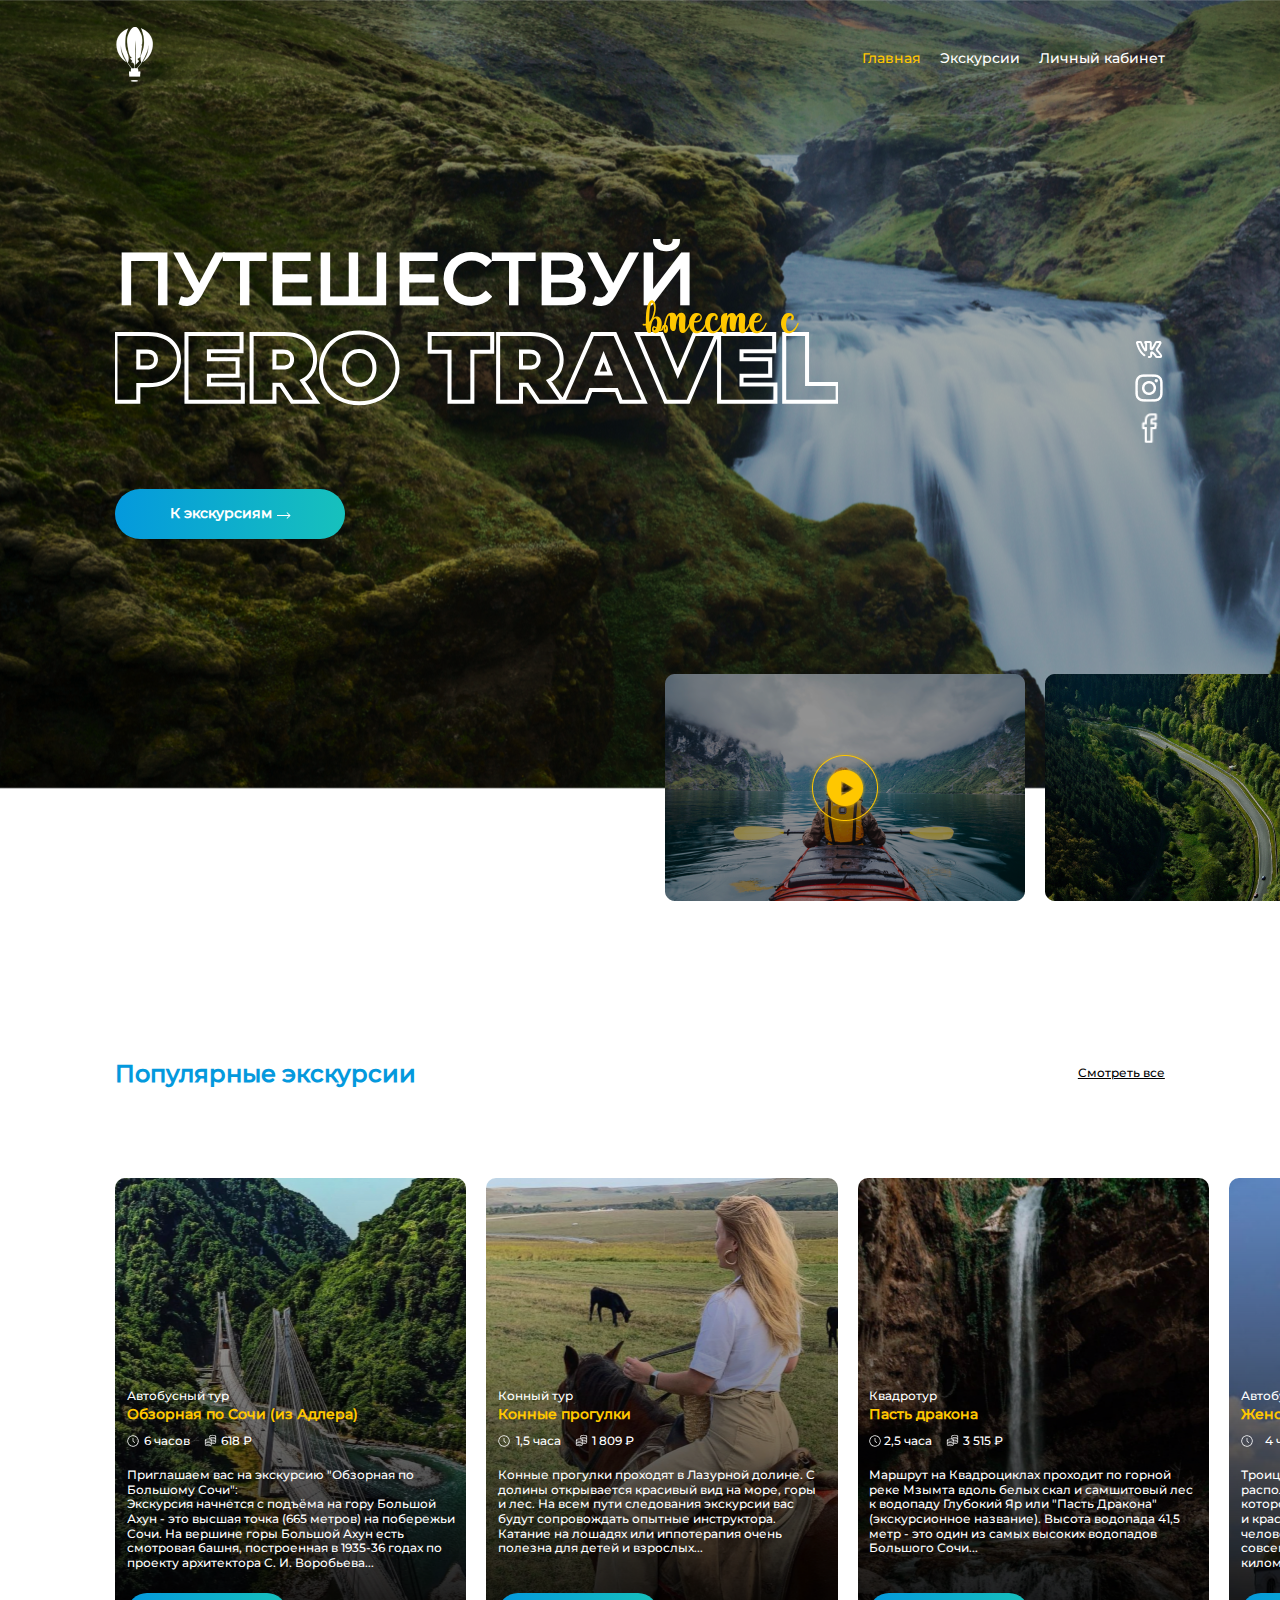
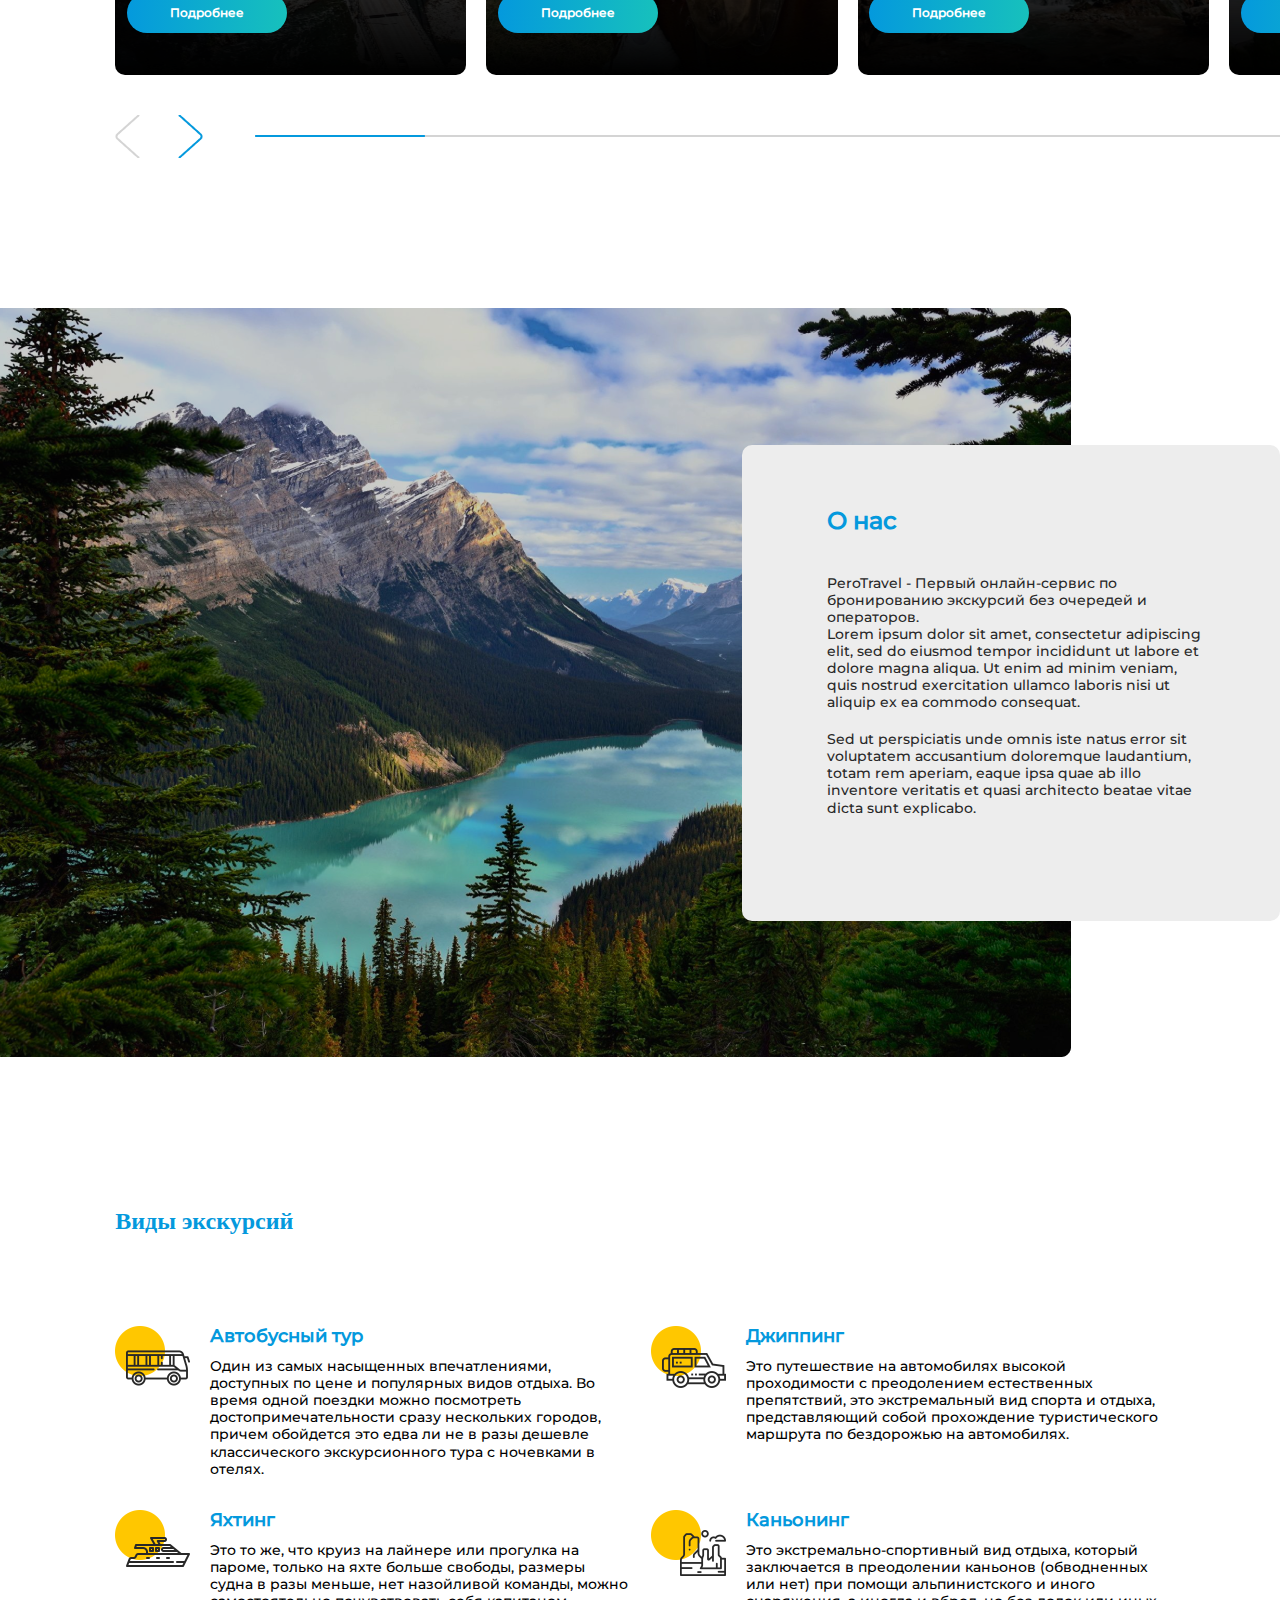
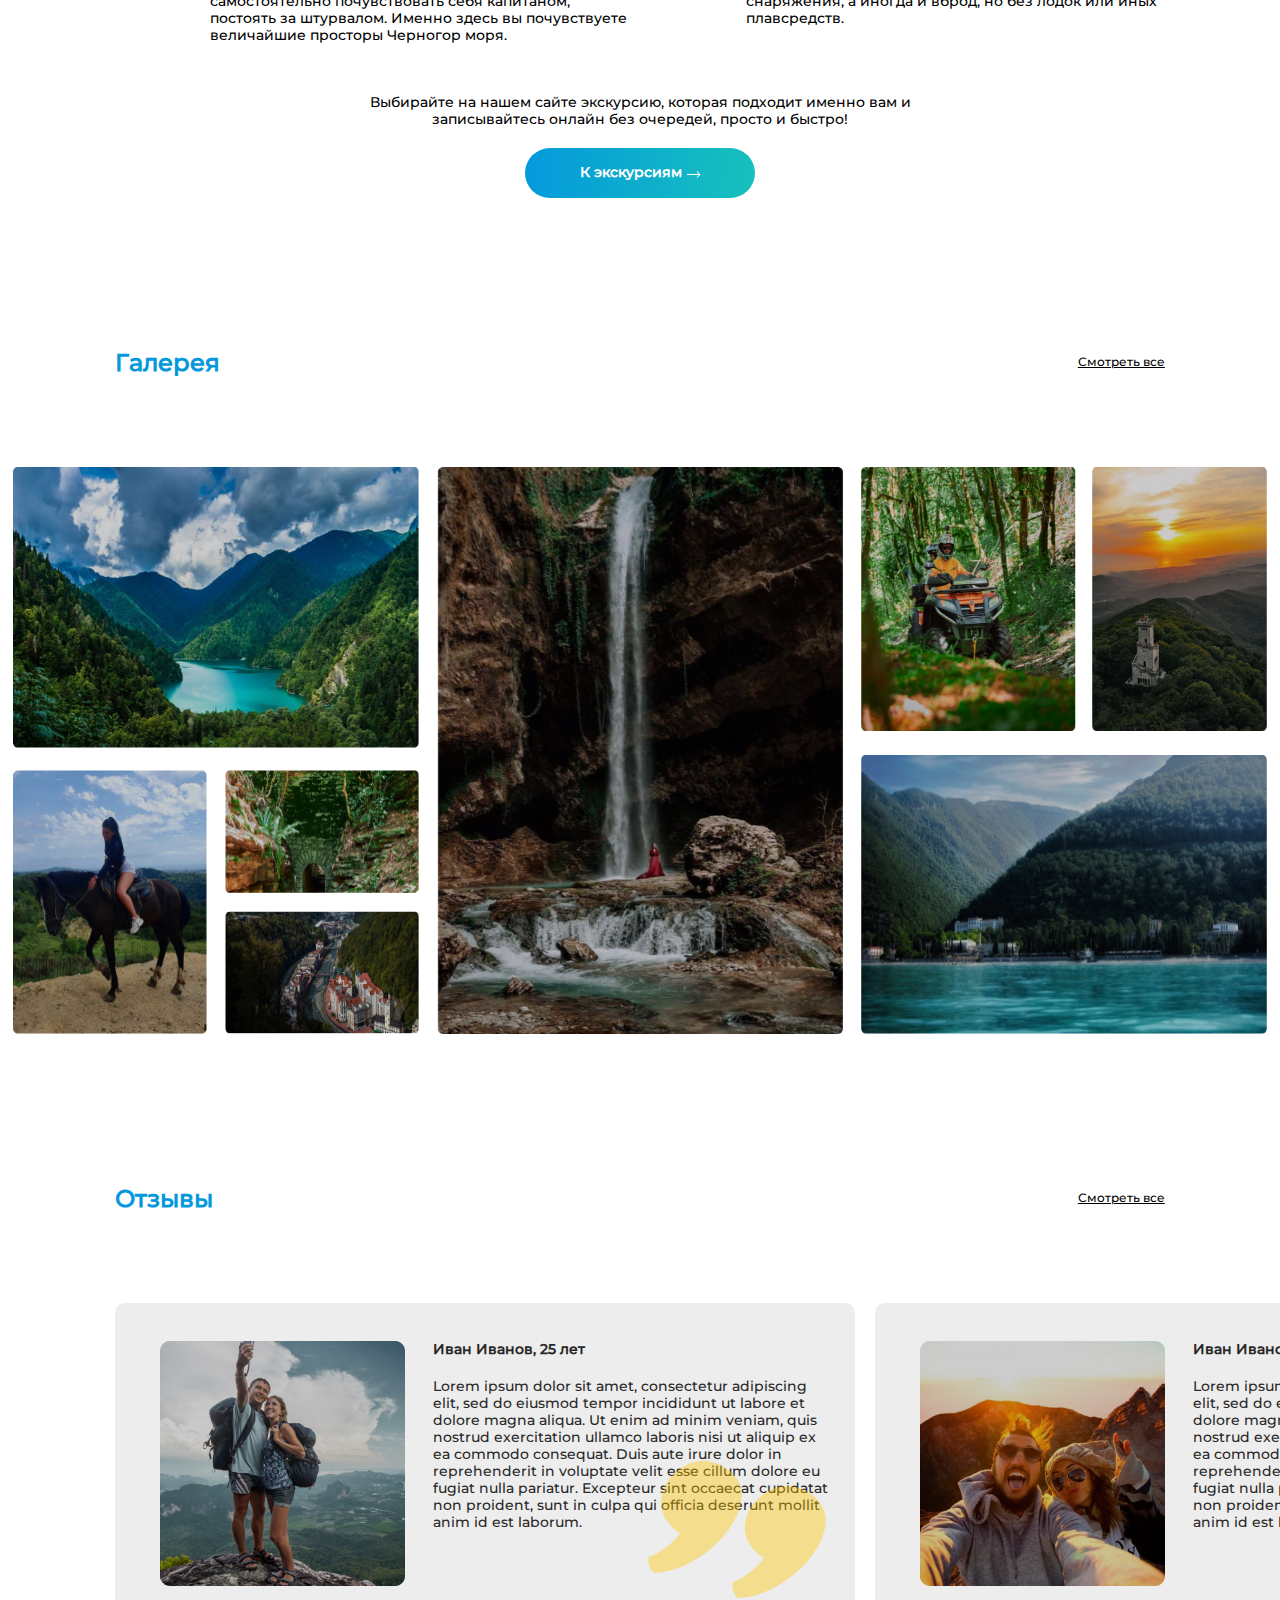
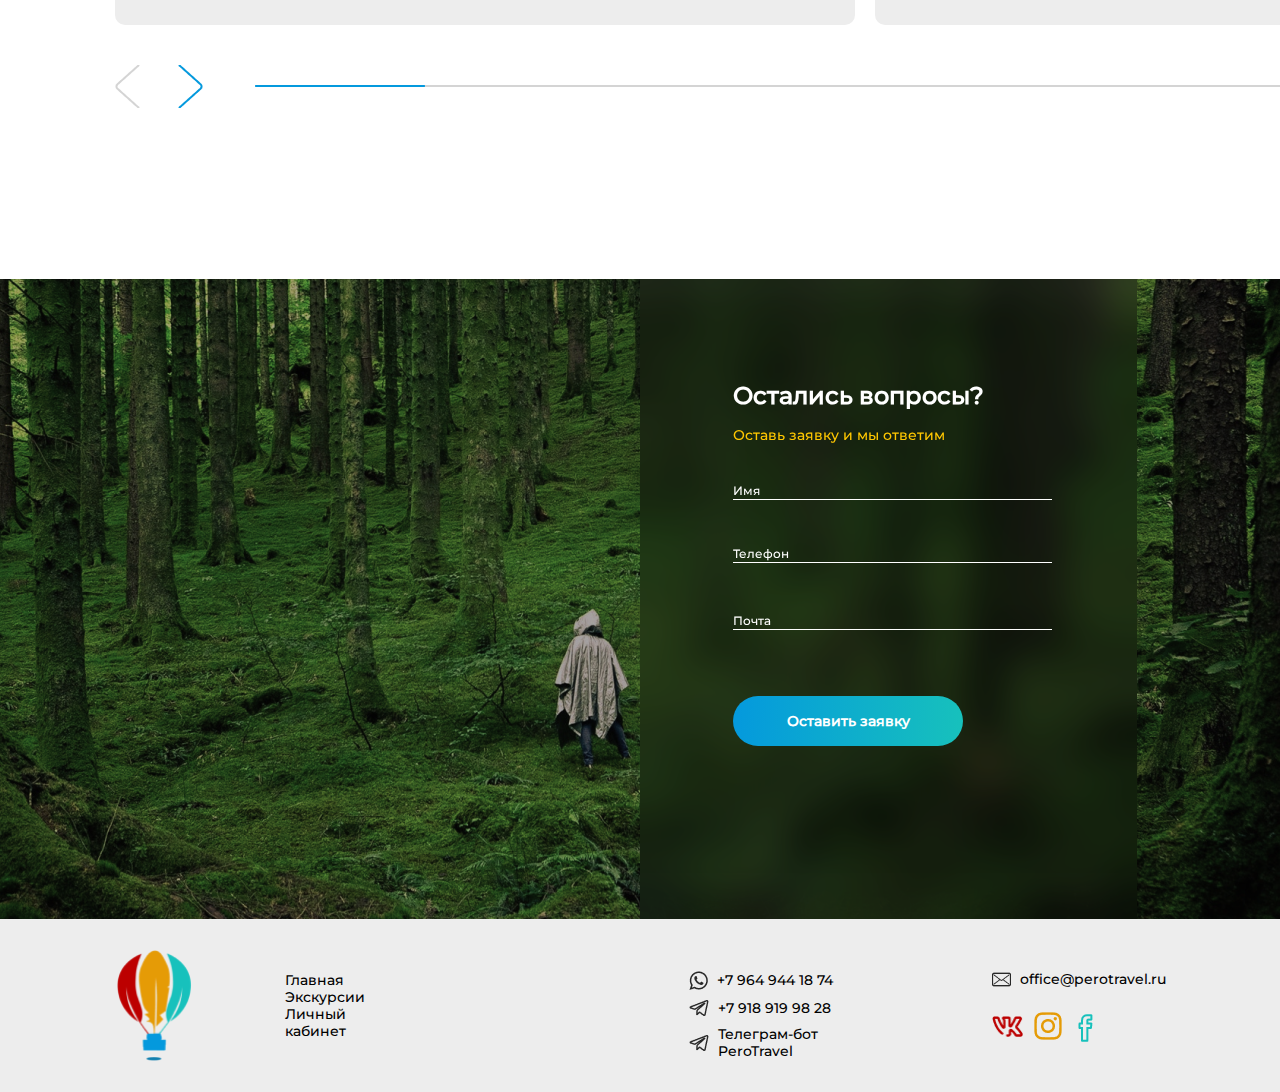
==== index.html @ 2a332bad "first" ====
<!DOCTYPE html>
<html lang="en">
<head>
    <meta charset="UTF-8">
    <meta http-equiv="X-UA-Compatible" content="IE=edge">
    <meta name="viewport" content="width=device-width, initial-scale=1.0">
    <title>Pero Travel | Home</title>
    <link rel="stylesheet" href="style.css">
    <link href="bootstrap/css/bootstrap.min.css" rel="stylesheet">
</head>
<body>
    <div class="topdiv">
        <div class="navigation padding-x">
            <div class="navbar1">
                <span class="logo"><a href="index.html"><img src="images/logo.png"></a></span>
        
                <button class ="menubtn" data-toggle="collapse" data-target="#navbarSupportedContent20"
                aria-controls="navbarSupportedContent20" aria-expanded="false" aria-label="Toggle navigation"><span id="hamburgericon">
                    <!-- <img src="images/Rectangle 46.png" id="up">
                    <img src="images/Rectangle 46.png" id="midd">
                    <img src="images/Rectangle 46.png" id="down"> -->
                    <img src="images/menu.png">
                </span></button>

                <div class="menu"><ul class="menubar">
                    <li class="menulist"><a href="index.html" class="menulink Clicked">Главная</a></li>
                    <li class="menulist"><a href="excursion/excursion.html" class="menulink">Экскурсии</a></li>
                    <li class="menulist"><a href="personal/personal.html" class="menulink">Личный кабинет</a></li>
                </ul></div>

                <div class="collapse navbar-collapse d-lg-none" id="navbarSupportedContent20"><ul class="menubar">
                    <li class="menulist clickedlist"><a href="index.html" class="menulink Clicked">Главная</a></li>
                    <li class="menulist"><a href="excursion/excursion.html" class="menulink">Экскурсии</a></li>
                    <li class="menulist"><a href="personal/personal.html" class="menulink">Личный кабинет</a></li>
                </ul></div>

            </div>
            <div class="under_navbar">
                <div class="heading01">ПУТЕШЕСТВУЙ</div>
                <div class="heading02">
                    <img src="images/PERO TRAVEL.svg" class="xx-size">
                    <img src="images/PERO TRAVEL(tablet).svg" class="d-lg-none">
                </div>
                <div class="text03">вместе с</div>
            </div>
            <div class="topBtn"><button class="pageBtn"><a href = "#" class="Btntext">К экскурсиям <img src="images/arrow.svg" class="Btnicon"></a></button></div>
        
            <div class="smlogos_top">
                <img src="images/vk_top.png">
                <img src="images/inst_top.png">
                <img src="images/fb_top.png">
            </div>
        </div>
            <div class="bottomcards">
                <div class="vcard">
                    <img src="images/Rectangle 11.png" class="videoIm">
                    <img src="images/play.png" class="play">
                </div>
                <div class="imgcard">
                    <img src="images/Rectangle 12.png">
                </div>
            </div> 
    </div>
    <div class="Section02">
        <div class="headings">
            <span class="heading001">Популярные экскурсии</span>
            <span class="heading002">Смотреть все</span>
        </div>
    </div>
    <div class="Section02_cards padding-x">
        <div class="s02_c1 s2divs">
            <div class="udiv">
                <div class="c_head">
                    <p id="head_up">Автобусный тур</p>
                    <p id="head_down">Обзорная по Сочи (из Адлера)</p>
                </div>

                <div class="c_time">
                    <span class="c_tt"><img src="images/time1.png" alt="">
                        <p>6 часов</p>
                    </span>
                    <span class="c_pp"><img src="images/price1.png" alt="">
                        <p>618 ₽</p>
                    </span>
                </div>
                <div class="c_bodytext">
                    <p>Приглашаем вас на экскурсию 
                        "Обзорная по Большому Сочи": <br>
                        Экскурсия начнется с подъёма на гору Большой Ахун - это  высшая точка (665 метров) на побережьи Сочи. На вершине горы Большой Ахун есть смотровая башня, построенная в 1935-36 годах по проекту архитектора С. И. Воробьева...</p>
                </div>
                <button class="pageBtn s02_c_btn"><p class="Btntext">Подробнее</p></button>

            </div>
        </div>
        <div class="s02_c2 s2divs">
            <div class="udiv">
                <div class="c_head">
                    <p id="head_up">Конный тур</p>
                    <p id="head_down">Конные прогулки</p>
                </div>
                <div class="c_time">
                    <span class="c_tt"><img src="images/time1.png" alt="">
                        <p>1,5 часа</p>
                    </span>
                    <span class="c_pp"><img src="images/price1.png" alt="">
                        <p>1 809 ₽ </p>
                    </span>
                </div>
                <div class="c_bodytext">
                    <p>Конные прогулки проходят в Лазурной долине. С долины открывается красивый вид на море, горы и лес. На всем пути следования экскурсии вас будут сопровождать опытные инструктора. Катание на лошадях или иппотерапия очень полезна для детей и взрослых...</p>
                </div>
                <button class="pageBtn s02_c_btn"><p class="Btntext">Подробнее</p></button>
            </div>
        </div>
        <div class="s02_c3 s2divs">
            <div class="udiv">
                <div class="c_head">
                    <p id="head_up">Квадротур</p>
                    <p id="head_down">Пасть дракона</p>
                </div>
                <div class="c_time">
                    <span class="c_tt"><img src="images/time1.png" alt="">
                        <p>2,5 часа</p>
                    </span>
                    <span class="c_pp"><img src="images/price1.png" alt="">
                        <p>3 515 ₽</p>
                    </span>
                </div>
                <div class="c_bodytext">
                    <p>Маршрут на Квадроциклах проходит по горной реке Мзымта вдоль белых скал и самшитовый лес к водопаду Глубокий Яр или "Пасть Дракона" (экскурсионное название).
                        Высота водопада 41,5 метр - это один из самых высоких водопадов Большого Сочи...</p>
                </div>
                <button class="pageBtn s02_c_btn"><p class="Btntext">Подробнее</p></button>
            </div>
        </div>
        <div class="s02_c4 s2divs">
            <div class="udiv">
                <div class="c_head">
                    <p id="head_up">Автобусный тур</p>
                    <p id="head_down">Женский монастырь</p>
                </div>
                <div class="c_time">
                    <span class="c_tt"><img src="images/time1.png" alt="">
                        <p>4 часа</p>
                    </span>
                    <span class="c_pp"><img src="images/price1.png" alt="">
                        <p>618 ₽</p>
                    </span>
                </div>
                <div class="c_bodytext">
                    <p>Троице - Георгиевский женский монастырь расположен в селе Лесное в живописном месте, в котором гармонично сочетаются красота природы и красота архитектуры сотворенная руками человека.
                        Это удивительное место расположено совсем недалеко от Чёрного моря - всего в 20 километрах 
                        
                        </p>
                </div>
                <button class="pageBtn s02_c_btn"><p class="Btntext">Подробнее</p></button>
            </div>
        </div>
    </div>
    <div class="Section09">
        <img src="images/Polygon 1.png" id ="poly1">
        <img src="images/Polygon 2.png" id="poly2">
        <img src="images/slider.png" id="slider01">
    </div>
    <div class="Section03">
        <div class="Section03Card">
            <p id="p01">О нас</p>
            <p id="p02">PeroTravel - Первый онлайн-сервис по бронированию экскурсий без очередей и операторов.<br>
                Lorem ipsum dolor sit amet, consectetur adipiscing elit, sed do eiusmod tempor incididunt ut labore et dolore magna aliqua. Ut enim ad minim veniam, quis nostrud exercitation ullamco laboris nisi ut aliquip ex ea commodo consequat. </p>
            <p id="p03">
                Sed ut perspiciatis unde omnis iste natus error sit voluptatem accusantium doloremque laudantium, totam rem aperiam, eaque ipsa quae ab illo inventore veritatis et quasi architecto beatae vitae dicta sunt explicabo.
            </p>
        </div>
    </div>
    <div class="Section4">
        <div class="heading04">Виды экскурсий</div>
        <div class="cards04">
            <div class="cardx">
                <img src="images/1.png">
                <div class="text04">
                   <p class="text04head">Автобусный тур</p>
                   <p class="text04body">
                    Один из самых насыщенных впечатлениями, доступных по цене и популярных видов отдыха. Во время одной поездки можно посмотреть достопримечательности сразу нескольких городов, причем обойдется это едва ли не в разы дешевле классического экскурсионного тура с ночевками в отелях.
                   </p>
                </div>
            </div>
            <div class="cardx private01">
                <img src="images/2.png">
                <div class="text04">
                   <p class="text04head">Джиппинг</p>
                   <p class="text04body">
                    Это путешествие на автомобилях высокой проходимости с преодолением естественных препятствий, это экстремальный вид спорта и отдыха, представляющий собой прохождение туристического маршрута по бездорожью на автомобилях.                   </p>
                </div>
            </div>
            <div class="cardx">
                <img src="images/3.png">
                <div class="text04">
                   <p class="text04head">Яхтинг</p>
                   <p class="text04body">
                    Это то же, что круиз на лайнере или прогулка на пароме, только на яхте больше свободы, размеры судна в разы меньше, нет назойливой команды, можно самостоятельно почувствовать себя капитаном, постоять за штурвалом. Именно здесь вы почувствуете величайшие просторы Черногор моря.</p>
                </div>
            </div>
            <div class="cardx private01">
                <img src="images/4.png" id = "img04">
                <div class="text04">
                   <p class="text04head">Каньонинг</p>
                   <p class="text04body">
                    Это экстремально-спортивный вид отдыха, который заключается в преодолении каньонов (обводненных или нет) при помощи альпинистского и иного снаряжения, а иногда и вброд, но без лодок или иных плавсредств.                   </p>
                </div>
            </div>
        </div>
        <div class="footer04">
            <div class="footertext04">Выбирайте на нашем сайте экскурсию, которая подходит именно вам и записывайтесь онлайн без очередей, просто и быстро!</div>
            <button class="pageBtn"><a href = "#" class="Btntext">К экскурсиям <img src="images/arrow.svg" class="Btnicon"></a></button>
        </div>
    </div>
    <div class="Section05">
        <div class="headings">
        <span class="heading001">Галерея</span>
        <span class="heading002">Смотреть все</span>
        </div>
    </div>
    <!--FOR TABLET AND DESKTOP-->
    <div class="ImageSection06">
        <div class="img_position06 position01">
            <div><img src="images/scene1.png" class="imageSizer01"></div>
            <div class="position01_">
                <div><img src="images/scene5.png" class="imageSizer01"></div>
                <div class="doubleimages01">
                    <img src="images/scene6.png"  class="imageSizer01">
                    <img src="images/scene7.png"  class="imageSizer01">
                </div>
            </div>
        </div>
        <div class="img_position06 position02"><img src="images/scene2.png" class="imageSizer01"></div>
        <div class="img_position06 position03">
            <div class="position03_div01">
                <div class="img03_"><img src="images/scene3.png" class="imageSizer01" ></div>
                <div class="img04_"><img src="images/scene4.png" class="imageSizer01"></div>
            </div>
            <div>
                <img src="images/scene8.png" class="imageSizer01">
            </div>
        </div>
    </div>
    <!--FOR SMALL SCREEN DEVICESS-->
    <div class="ImageSection06x">

        <div class="position01">
            <div><img src="images/scene2.png" class="imageSizer01"></div>
            <div class="position01_2">
                <div class="position01_2_01"><img src="images/scene3.png" class="imageSizer01" ></div>
                <div class="position01_2_02"><img src="images/scene8.png" class="imageSizer01"></div>
            </div>
        </div>

        <div class="position02">
            <img src="images/scene1.png" class="imageSizer01">
        </div>

    </div>
    <!--------------------------->
    <div class="Section07">
        <div class="headings">
        <span class="heading001">Отзывы</span>
        <span class="heading002">Смотреть все</span>
        </div>
    </div>

    <div class="Section08 padding-x">
            <div class="card1">
                <img src="images/Rectangle 26.png" alt="">
                <div>
                    <span class="s1">Иван Иванов, 25 лет</span>
                    <span class="s2">Lorem ipsum dolor sit amet, consectetur adipiscing elit, sed do eiusmod tempor incididunt ut labore et dolore magna aliqua. Ut enim ad minim veniam, quis nostrud exercitation ullamco laboris nisi ut aliquip ex ea commodo consequat. Duis aute irure dolor in reprehenderit in voluptate velit esse cillum dolore eu fugiat nulla pariatur. Excepteur sint occaecat cupidatat non proident, sunt in culpa qui officia deserunt mollit anim id est laborum.</span>
                    <span class="s3">”</span>
                </div>
            </div>
            <div class="card2">
                <img src="images/Rectangle 27.png" class="display27">
                <img src="images/Rectangle 26.png" class="display26 ">
                <div>
                    <span class="s1">Иван Иванов, 25 лет</span>
                    <span class="s2">Lorem ipsum dolor sit amet, consectetur adipiscing elit, sed do eiusmod tempor incididunt ut labore et dolore magna aliqua. Ut enim ad minim veniam, quis nostrud exercitation ullamco laboris nisi ut aliquip ex ea commodo consequat. Duis aute irure dolor in reprehenderit in voluptate velit esse cillum dolore eu fugiat nulla pariatur. Excepteur sint occaecat cupidatat non proident, sunt in culpa qui officia deserunt mollit anim id est laborum.</span>
                    <span class="s3">”</span>
                </div>
            </div>
    </div>

    <div class="Section09">
        <img src="images/Polygon 1.png" id ="poly1">
        <img src="images/Polygon 2.png" id="poly2">
        <img src="images/slider.png" id="slider01">
    </div>

    <div class="Section10">
        <div class="shade_s10">
            <div class="form_s10">
                <div class="heading_s10">
                    <p id="headp">Остались вопросы?</p>
                    <p id="bodyp">Оставь заявку и мы ответим</p>
                </div>
                <div class="inputs_s10">
                    <input type="text" value="Имя">
                    <input type="text" value="Телефон" id="input_tl">
                    <input type="text" value="Почта">
                </div>
                <button class="pageBtn button_s10"><a href = "#" class="Btntext">Оставить заявку</a></button>
            </div>
        </div>
    </div>
    <div class="footerSectionLgMd">
        <div class="leftside">
            <a href="index.html"><img src="images/balloon.png"></a>
            <div class="leftsideBar">
                <a href="index.html"><p class="a1">Главная</p></a>
                <a href="excursion/excursion.html"><p class="a2">Экскурсии</p></a>
                <a href="personal/personal.html"><p class="a3">Личный кабинет</p></a>
            </div>
        </div>
        <div class="rightside">
            <div class="rightsidebar01">
                <div>
                    <img src="images/wh 1.png" class="imgxx">
                    <p>+7 964 944 18 74</p>
                </div>
                <div>
                    <img src="images/tg 1.png" class="marginner01">
                    <p>+7 918 919 98 28</p>
                </div>
                <div class="marginner02">
                    <img src="images/tg 1.png">
                    <p>Телеграм-бот PeroTravel</p>
                </div>
            </div>
            <div class="rightsidebar02">
                <div class="mail">
                    <img src="images/mail 1.png" class="imgxx">
                    <p>office@perotravel.ru</p>
                </div>
                <div class="smlogos">
                    <img src="images/vk 1.png" id="smlogo01">
                    <img src="images/insta.png" id="smlogo02">
                    <img src="images/fb.png" id="smlogo03">
                </div>
            </div>

        </div>
    </div>
    <div class="footerSectionMobile d-lg-none d-md-none">

        <div class="footer01">
            <a href="index.html"><img src="images/balloon.png"></a>
            <div class="smlogos">
                <img src="images/vk 1.png" id="smlogo01">
                <img src="images/insta.png" id="smlogo02">
                <img src="images/fb.png" id="smlogo03">
            </div>
        </div>

        <div class="footer02">
            <div class="left02">
                <a href="index.html"><p class="a1">Главная</p></a>
                <a href="excursion/excursion.html"><p id="label02" class="a2">Экскурсии</p></a>
                <a href="personal/personal.html"><p class="a3">Личный кабинет</p></a>
            </div>
            <div class="right02">
                <div>
                    <img src="images/wh 1.png" class="imgxx">
                    <p>+7 964 944 18 74</p>
                </div>
                <div>
                    <img src="images/tg 1.png" >
                    <p>+7 918 919 98 28</p>
                </div>
                <div>
                    <img src="images/tg 1.png" >
                    <p>Телеграм-бот PeroTravel</p>
                </div>
                <div>
                    <img src="images/mail 1.png" class="imgxx">
                    <p>office@perotravel.ru</p>
                </div>
            </div>
        </div>

    </div>
<script src="https://cdn.jsdelivr.net/npm/jquery@3.5.1/dist/jquery.slim.min.js" integrity="sha384-DfXdz2htPH0lsSSs5nCTpuj/zy4C+OGpamoFVy38MVBnE+IbbVYUew+OrCXaRkfj" crossorigin="anonymous"></script>
<script src="https://cdn.jsdelivr.net/npm/popper.js@1.16.1/dist/umd/popper.min.js" integrity="sha384-9/reFTGAW83EW2RDu2S0VKaIzap3H66lZH81PoYlFhbGU+6BZp6G7niu735Sk7lN" crossorigin="anonymous"></script>
<script src="https://cdn.jsdelivr.net/npm/bootstrap@4.6.1/dist/js/bootstrap.min.js" integrity="sha384-VHvPCCyXqtD5DqJeNxl2dtTyhF78xXNXdkwX1CZeRusQfRKp+tA7hAShOK/B/fQ2" crossorigin="anonymous"></script>
</body>
</html>
---- style.css ----
* {
  margin: 0;
  padding: 0;
  -webkit-box-sizing: border-box;
          box-sizing: border-box;
}

@font-face {
  font-family: font_1;
  src: url(fonts/Montserrat-Medium.ttf);
}

@font-face {
  font-family: font_2;
  src: url(fonts/mr_kindlyjasmineg.otf);
}

@font-face {
  font-family: MarkoOne;
  src: url(fonts/MarkoOne-Regular.ttf);
}

.pageBtn {
  width: 230px;
  height: 50px;
  border-radius: 60px;
  border: 0;
  background: linear-gradient(92.71deg, #0499DD 0%, #17C1BC 100%);
  font-family: font_1;
  font-weight: bold;
  font-style: normal;
  font-size: 14px;
  line-height: 17.07px;
  color: white;
  display: -webkit-box;
  display: -ms-flexbox;
  display: flex;
  -webkit-box-pack: center;
      -ms-flex-pack: center;
          justify-content: center;
  -webkit-box-align: center;
      -ms-flex-align: center;
          align-items: center;
  position: relative;
  z-index: 1;
}

.pageBtn::before {
  content: '';
  position: absolute;
  border-radius: 60px;
  height: 100%;
  width: 0;
  background-color: #0488c4;
  -webkit-transition: all 0.3s;
  transition: all 0.3s;
  z-index: -1;
}

.pageBtn:hover.pageBtn::before {
  width: 100%;
}

.Btntext {
  display: -webkit-box;
  display: -ms-flexbox;
  display: flex;
  -webkit-box-pack: end;
      -ms-flex-pack: end;
          justify-content: flex-end;
  -webkit-box-align: end;
      -ms-flex-align: end;
          align-items: flex-end;
  color: white;
  text-decoration: none;
}

.Btntext:hover {
  color: white;
  text-decoration: none;
}

.Btnicon {
  margin-left: 5px;
  margin-bottom: 3.5px;
  width: 14px;
}

.padding-x {
  padding: 0% 9%;
}

.topdiv {
  width: 100%;
  height: 902px;
  background-image: url("images/Rectangle 1.png");
  position: relative;
  background-size: 1440px 789px;
  background-position-x: center;
  background-repeat: no-repeat;
  display: -webkit-box;
  display: -ms-flexbox;
  display: flex;
  -webkit-box-orient: vertical;
  -webkit-box-direction: normal;
      -ms-flex-direction: column;
          flex-direction: column;
  -webkit-box-pack: justify;
      -ms-flex-pack: justify;
          justify-content: space-between;
  overflow: hidden;
}

.topdiv .navigation {
  width: 100%;
  position: relative;
  top: 26px;
  height: 515px;
  -webkit-box-sizing: border-box;
          box-sizing: border-box;
  display: -webkit-box;
  display: -ms-flexbox;
  display: flex;
  -webkit-box-orient: vertical;
  -webkit-box-direction: normal;
      -ms-flex-direction: column;
          flex-direction: column;
}

.topdiv .navigation .navbar1 {
  width: 100%;
  position: relative;
  height: 57px;
  display: -webkit-box;
  display: -ms-flexbox;
  display: flex;
  -webkit-box-pack: justify;
      -ms-flex-pack: justify;
          justify-content: space-between;
  -webkit-box-align: center;
      -ms-flex-align: center;
          align-items: center;
}

.topdiv .navigation .navbar1 .logo {
  width: 40px;
  height: 100%;
}

.topdiv .navigation .navbar1 .logo:hover {
  -webkit-filter: brightness(50%);
          filter: brightness(50%);
}

.topdiv .navigation .navbar1 .menubtn {
  display: none;
}

.topdiv .navigation .navbar1 .menu {
  height: 17px;
  width: 303px;
}

.topdiv .navigation .navbar1 .menu .menubar {
  display: -webkit-box;
  display: -ms-flexbox;
  display: flex;
  -webkit-box-pack: justify;
      -ms-flex-pack: justify;
          justify-content: space-between;
  -webkit-box-sizing: border-box;
          box-sizing: border-box;
  justify-content: space-between;
}

.topdiv .navigation .navbar1 .menu .menubar .menulist {
  list-style-type: none;
}

.topdiv .navigation .navbar1 .menu .menubar .menulist .menulink:hover {
  -webkit-filter: brightness(150%);
          filter: brightness(150%);
}

.topdiv .navigation .navbar1 .menu .menubar .menulist .menulink {
  text-decoration: none;
  font-style: normal;
  font-family: font_1;
  font-weight: 500;
  line-height: 17.07px;
  font-size: 14px;
  color: #fff;
}

.topdiv .navigation .navbar1 .menu .menubar .menulist .Clicked {
  color: #FFC700;
}

.topdiv .navigation .under_navbar {
  width: 50.2%;
  height: 194px;
  position: relative;
  margin-top: 152px;
}

.topdiv .navigation .under_navbar .heading01 {
  width: 592px;
  height: 88px;
  font-family: font_1;
  font-weight: 700;
  font-style: normal;
  font-size: 72px;
  line-height: 87.77px;
  color: #fff;
  fill: solid;
}

.topdiv .navigation .under_navbar .heading02 {
  width: 723px;
  height: 90px;
}

.topdiv .navigation .under_navbar .heading02 img {
  width: 100%;
  height: 100%;
  font-family: font_1;
  font-style: normal;
  font-size: 96px;
  font-weight: 900;
  line-height: 117.02px;
  color: transparent;
  -webkit-text-stroke: 0.1px white;
  -webkit-text-fill-color: transparent;
}

.topdiv .navigation .under_navbar .text03 {
  width: 151px;
  height: 64px;
  position: absolute;
  top: 50px;
  left: 531px;
  font-family: font_2;
  font-size: 64px;
  font-style: normal;
  font-weight: 400;
  line-height: 64px;
  color: #FFC700;
}

.topdiv .navigation .topBtn {
  margin-top: 60px;
}

.topdiv .navigation .smlogos_top {
  margin-right: 9%;
  position: absolute;
  right: 0;
  top: 307px;
  height: 110px;
  width: 32px;
  display: -webkit-box;
  display: -ms-flexbox;
  display: flex;
  -webkit-box-orient: vertical;
  -webkit-box-direction: normal;
      -ms-flex-direction: column;
          flex-direction: column;
  -webkit-box-pack: justify;
      -ms-flex-pack: justify;
          justify-content: space-between;
  cursor: pointer;
}

.topdiv .navigation .smlogos_top img:hover {
  -webkit-filter: brightness(80%);
          filter: brightness(80%);
}

.topdiv .bottomcards {
  position: absolute;
  top: 674px;
  right: 0;
  display: -webkit-box;
  display: -ms-flexbox;
  display: flex;
  height: 227px;
  width: 615px;
  overflow: hidden;
}

.topdiv .bottomcards .vcard {
  display: -webkit-box;
  display: -ms-flexbox;
  display: flex;
  -webkit-box-pack: center;
      -ms-flex-pack: center;
          justify-content: center;
  -webkit-box-align: center;
      -ms-flex-align: center;
          align-items: center;
  width: 360px;
  height: 227px;
  margin-right: 20px;
}

.topdiv .bottomcards .vcard .play {
  position: absolute;
  cursor: pointer;
}

.topdiv .bottomcards .vcard .play:hover {
  -webkit-filter: brightness(150%);
          filter: brightness(150%);
}

.topdiv .bottomcards .imgcard {
  width: 360px;
  height: 227px;
}

.Section4 {
  width: 100%;
  height: 591px;
  padding: 0px 9%;
  margin-top: 150px;
  -webkit-box-sizing: border-box;
          box-sizing: border-box;
  display: -webkit-box;
  display: -ms-flexbox;
  display: flex;
  -webkit-box-orient: vertical;
  -webkit-box-direction: normal;
      -ms-flex-direction: column;
          flex-direction: column;
}

.Section4 .heading04 {
  margin-bottom: 90px;
  font-family: fon_1;
  font-weight: 700;
  font-style: normal;
  font-size: 24px;
  line-height: 29.26px;
  color: #0499DD;
}

.Section4 .cards04 {
  width: 100%;
  height: 368px;
  display: -webkit-box;
  display: -ms-flexbox;
  display: flex;
  -ms-flex-wrap: wrap;
      flex-wrap: wrap;
  -webkit-box-pack: justify;
      -ms-flex-pack: justify;
          justify-content: space-between;
}

.Section4 .cards04 .cardx {
  width: 49%;
  height: 134px;
  display: -webkit-box;
  display: -ms-flexbox;
  display: flex;
  -webkit-box-pack: start;
      -ms-flex-pack: start;
          justify-content: flex-start;
  -webkit-box-sizing: border-box;
          box-sizing: border-box;
}

.Section4 .cards04 .cardx img {
  width: 75px;
  height: 74px;
  margin-right: 20px;
}

.Section4 .cards04 .cardx #img04 {
  height: 66px;
}

.Section4 .cards04 .cardx .text04head {
  font-family: font_1;
  font-weight: bold;
  font-style: normal;
  font-size: 18px;
  line-height: 21.94px;
  color: #0499DD;
  margin-bottom: 10px;
}

.Section4 .cards04 .cardx .text04body {
  height: 102px;
  font-family: font_1;
  font-weight: 500;
  font-style: normal;
  font-size: 14px;
  line-height: 17.07px;
  color: black;
}

.Section4 .footer04 {
  width: 100%;
  height: 104px;
  display: -webkit-box;
  display: -ms-flexbox;
  display: flex;
  -webkit-box-orient: vertical;
  -webkit-box-direction: normal;
      -ms-flex-direction: column;
          flex-direction: column;
  -webkit-box-pack: justify;
      -ms-flex-pack: justify;
          justify-content: space-between;
  -webkit-box-align: center;
      -ms-flex-align: center;
          align-items: center;
}

.Section4 .footer04 .footertext04 {
  font-family: font_1;
  font-weight: 500;
  font-style: normal;
  font-size: 14px;
  line-height: 17.07px;
  color: black;
  text-align: center;
  height: 34px;
  width: 550px;
}

.Section03 {
  margin: 150px 0;
  width: 100%;
  height: 749px;
  background-repeat: no-repeat;
  background-image: url("images/Rectangle 4.png");
  background-position: left;
  background-size: contain;
  -webkit-box-sizing: border-box;
          box-sizing: border-box;
  position: relative;
  display: -webkit-box;
  display: -ms-flexbox;
  display: flex;
  -webkit-box-pack: end;
      -ms-flex-pack: end;
          justify-content: flex-end;
  -webkit-box-align: center;
      -ms-flex-align: center;
          align-items: center;
}

.Section03 .Section03Card {
  width: 42%;
  height: 476px;
  border-radius: 10px;
  background-color: #EDEDED;
  padding: 61px 75px 105px 85px;
  -webkit-box-sizing: border-box;
          box-sizing: border-box;
  position: absolute;
}

.Section03 .Section03Card #p01 {
  font-size: 24px;
  font-weight: 700;
  font-family: font_1;
  font-style: normal;
  line-height: 29.26px;
  color: #0499DD;
  margin: 0;
  padding: 0;
}

.Section03 .Section03Card #p03 {
  font-size: 14px;
  font-weight: 500;
  font-style: normal;
  font-family: font_1;
  line-height: 17.07px;
  color: #282828;
  margin: 0;
  padding: 0;
}

.Section03 .Section03Card #p02 {
  font-size: 14px;
  font-weight: 500;
  font-style: normal;
  font-family: font_1;
  line-height: 17.07px;
  color: #282828;
  margin-top: 40px;
  margin-bottom: 20px;
  -webkit-box-sizing: border-box;
          box-sizing: border-box;
  padding: 0;
}

.Section05, .Section02, .Section07 {
  margin-top: 150px;
  width: 100%;
  height: 119px;
  padding: 0 9%;
  display: -webkit-box;
  display: -ms-flexbox;
  display: flex;
  -webkit-box-align: start;
      -ms-flex-align: start;
          align-items: flex-start;
  -webkit-box-pack: start;
      -ms-flex-pack: start;
          justify-content: flex-start;
}

.Section05 .headings, .Section02 .headings, .Section07 .headings {
  width: 100%;
  display: -webkit-box;
  display: -ms-flexbox;
  display: flex;
  -webkit-box-pack: justify;
      -ms-flex-pack: justify;
          justify-content: space-between;
  -webkit-box-align: center;
      -ms-flex-align: center;
          align-items: center;
}

.Section05 .headings .heading001, .Section02 .headings .heading001, .Section07 .headings .heading001 {
  font-family: font_1;
  font-weight: bold;
  font-style: normal;
  font-size: 24px;
  line-height: 29.26px;
  color: #0499DD;
}

.Section05 .headings .heading002, .Section02 .headings .heading002, .Section07 .headings .heading002 {
  font-family: font_1;
  font-weight: 500;
  font-style: normal;
  font-size: 12px;
  line-height: 14.63px;
  color: black;
  text-decoration: underline;
  cursor: pointer;
}

p {
  margin: 0;
  padding: 0;
}

.Section02 {
  margin-top: 157px;
}

.Section02_cards {
  padding-right: 0;
  width: 100%;
  height: 497px;
  display: -webkit-box;
  display: -ms-flexbox;
  display: flex;
  -webkit-box-sizing: border-box;
          box-sizing: border-box;
  overflow: hidden;
}

.Section02_cards .s2divs {
  width: 360px;
  margin-right: 20px;
  height: 100%;
  background-repeat: no-repeat;
  border-radius: 10px;
  background-position: center;
  position: relative;
  padding: 0 1%;
  -webkit-box-sizing: border-box;
          box-sizing: border-box;
  background-position: center;
  background-size: cover;
}

.Section02_cards .s2divs .udiv {
  height: 244px;
  width: 328px;
  margin-top: 211px;
  display: -webkit-box;
  display: -ms-flexbox;
  display: flex;
  -webkit-box-orient: vertical;
  -webkit-box-direction: normal;
      -ms-flex-direction: column;
          flex-direction: column;
  -webkit-box-sizing: border-box;
          box-sizing: border-box;
  position: relative;
}

.Section02_cards .s2divs .udiv .c_head {
  height: 34px;
  width: 100%;
  display: -webkit-box;
  display: -ms-flexbox;
  display: flex;
  -webkit-box-orient: vertical;
  -webkit-box-direction: normal;
      -ms-flex-direction: column;
          flex-direction: column;
  margin: 0;
  padding: 0;
}

.Section02_cards .s2divs .udiv .c_head #head_up {
  width: 100%;
  font-family: font_1;
  font-weight: 500;
  font-style: normal;
  font-size: 12px;
  line-height: 14.63px;
  height: 15px;
  margin-bottom: 2px;
  color: white;
}

.Section02_cards .s2divs .udiv .c_head #head_down {
  width: 100%;
  font-family: font_1;
  font-weight: bold;
  font-style: normal;
  font-size: 14px;
  line-height: 17.07px;
  height: 17px;
  margin: 0;
  color: #FFC700;
}

.Section02_cards .s2divs .udiv .c_time {
  width: 138px;
  height: 15px;
  display: -webkit-box;
  display: -ms-flexbox;
  display: flex;
  -webkit-box-orient: horizontal;
  -webkit-box-direction: normal;
      -ms-flex-direction: row;
          flex-direction: row;
  -webkit-box-pack: justify;
      -ms-flex-pack: justify;
          justify-content: space-between;
  margin: 0;
  padding: 0;
  margin-top: 10px;
}

.Section02_cards .s2divs .udiv .c_time span {
  display: -webkit-box;
  display: -ms-flexbox;
  display: flex;
  -webkit-box-pack: justify;
      -ms-flex-pack: justify;
          justify-content: space-between;
  -webkit-box-align: center;
      -ms-flex-align: center;
          align-items: center;
}

.Section02_cards .s2divs .udiv .c_time span p {
  font-family: font_1;
  font-style: normal;
  font-weight: 500;
  font-size: 12px;
  line-height: 15px;
  color: white;
  margin: 0;
  padding: 0;
}

.Section02_cards .s2divs .udiv .c_time .c_tt {
  width: 63px;
  height: 15px;
}

.Section02_cards .s2divs .udiv .c_time .c_tt img {
  width: 12px;
  height: 12px;
}

.Section02_cards .s2divs .udiv .c_time .c_pp {
  width: 62px;
  height: 15px;
  -webkit-box-pack: start;
      -ms-flex-pack: start;
          justify-content: flex-start;
}

.Section02_cards .s2divs .udiv .c_time .c_pp img {
  margin-right: 3px;
  width: 15px;
  height: 15px;
}

.Section02_cards .s2divs .udiv .c_bodytext {
  margin-top: 20px;
  padding: 0;
  width: 100%;
}

.Section02_cards .s2divs .udiv .c_bodytext p {
  font-family: font_1;
  font-weight: 500;
  font-style: normal;
  font-size: 12px;
  line-height: 14.63px;
  margin: 0;
  padding: 0;
  color: white;
}

.Section02_cards .s2divs .udiv .s02_c_btn {
  position: absolute;
  bottom: 0;
  width: 160px;
  height: 40px;
  border-radius: 40px;
}

.Section02_cards .s2divs .udiv .s02_c_btn p {
  font-weight: bold;
  font-size: 12px;
  line-height: 14.63px;
  padding: 0;
  margin: 0;
}

.Section02_cards .s02_c1 {
  background-image: url("images/Rectangle 13.png");
}

.Section02_cards .s02_c2 {
  background-image: url("images/Rectangle 14.png");
}

.Section02_cards .s02_c3 {
  background-image: url("images/Rectangle 15.png");
}

.Section02_cards .s02_c4 {
  width: 360px;
  margin-right: 0;
  background: -webkit-gradient(linear, left top, left bottom, from(rgba(0, 0, 0, 0.142857)), to(#000000)), url("images/Rectangle 16.jpg");
  background: linear-gradient(180deg, rgba(0, 0, 0, 0.142857) 0%, #000000 100%), url("images/Rectangle 16.jpg");
  background-position: center;
  background-size: cover;
}

.imageSizer01 {
  width: 100%;
  height: 100%;
}

.ImageSection06 {
  width: 100%;
  height: 567px;
  padding: 0 1%;
  display: -webkit-box;
  display: -ms-flexbox;
  display: flex;
  -webkit-box-pack: justify;
      -ms-flex-pack: justify;
          justify-content: space-between;
  -webkit-box-sizing: border-box;
          box-sizing: border-box;
}

.ImageSection06 .img_position06 {
  width: 32.4%;
  height: 100%;
}

.ImageSection06 .position01 {
  display: -webkit-box;
  display: -ms-flexbox;
  display: flex;
  -webkit-box-orient: vertical;
  -webkit-box-direction: normal;
      -ms-flex-direction: column;
          flex-direction: column;
  -webkit-box-pack: justify;
      -ms-flex-pack: justify;
          justify-content: space-between;
}

.ImageSection06 .position01 div {
  width: 100%;
  height: 280.5px;
}

.ImageSection06 .position01 .position01_ {
  display: -webkit-box;
  display: -ms-flexbox;
  display: flex;
  -webkit-box-pack: justify;
      -ms-flex-pack: justify;
          justify-content: space-between;
  height: 263.95px;
}

.ImageSection06 .position01 .position01_ div {
  height: 100%;
  width: 47.75%;
}

.ImageSection06 .position01 .position01_ .doubleimages01 {
  display: -webkit-box;
  display: -ms-flexbox;
  display: flex;
  -webkit-box-orient: vertical;
  -webkit-box-direction: normal;
      -ms-flex-direction: column;
          flex-direction: column;
  -webkit-box-pack: justify;
      -ms-flex-pack: justify;
          justify-content: space-between;
}

.ImageSection06 .position01 .position01_ .doubleimages01 img {
  width: 100%;
  height: 123.29px;
}

.ImageSection06 .position03 {
  display: -webkit-box;
  display: -ms-flexbox;
  display: flex;
  -webkit-box-orient: vertical;
  -webkit-box-direction: normal;
      -ms-flex-direction: column;
          flex-direction: column;
  -webkit-box-pack: justify;
      -ms-flex-pack: justify;
          justify-content: space-between;
}

.ImageSection06 .position03 div {
  width: 100%;
  height: 280.5px;
}

.ImageSection06 .position03 .position03_div01 {
  display: -webkit-box;
  display: -ms-flexbox;
  display: flex;
  -webkit-box-pack: justify;
      -ms-flex-pack: justify;
          justify-content: space-between;
  height: 263.95px;
}

.ImageSection06 .position03 .position03_div01 div.img03_ {
  height: 100%;
  width: 53%;
}

.ImageSection06 .position03 .position03_div01 div.img04_ {
  height: 100%;
  width: 43%;
}

.ImageSection06x {
  display: none;
}

.Section08 {
  height: 322px;
  width: 100%;
  display: -webkit-box;
  display: -ms-flexbox;
  display: flex;
  -webkit-box-orient: horizontal;
  -webkit-box-direction: normal;
      -ms-flex-direction: row;
          flex-direction: row;
  -webkit-box-pack: justify;
      -ms-flex-pack: justify;
          justify-content: space-between;
  overflow: hidden;
}

.Section08 .card1 {
  width: 740px;
  margin-right: 20px;
  background-color: #ededed;
  border-radius: 10px;
  padding: 38px 27px 0 45px;
  display: -webkit-box;
  display: -ms-flexbox;
  display: flex;
  -webkit-box-orient: horizontal;
  -webkit-box-direction: normal;
      -ms-flex-direction: row;
          flex-direction: row;
  -webkit-box-pack: justify;
      -ms-flex-pack: justify;
          justify-content: space-between;
}

.Section08 .card1 img {
  width: 245px;
  height: 245px;
  margin-right: 28px;
}

.Section08 .card1 div {
  width: 395px;
  display: -webkit-box;
  display: -ms-flexbox;
  display: flex;
  -webkit-box-orient: vertical;
  -webkit-box-direction: normal;
      -ms-flex-direction: column;
          flex-direction: column;
  position: relative;
}

.Section08 .card1 div .s1 {
  margin-bottom: 20px;
  font-family: font_1;
  font-style: normal;
  font-weight: 700;
  font-size: 14px;
  line-height: 17px;
  color: #282828;
}

.Section08 .card1 div .s2 {
  font-family: font_1;
  font-style: normal;
  font-weight: 500;
  font-size: 14px;
  line-height: 17px;
  color: #282828;
}

.Section08 .card1 div .s3 {
  position: absolute;
  top: 10px;
  left: 167.8px;
  font-family: MarkoOne;
  font-size: 500px;
  line-height: 670.41px;
  font-weight: 400;
  font-style: normal;
  color: #FFC700;
  opacity: 0.4;
  -webkit-transform: rotate(16.66deg);
          transform: rotate(16.66deg);
}

.Section08 .card2 {
  width: 740px;
  border-radius: 10px;
  background-color: #ededed;
  padding: 38px 27px 0 45px;
  display: -webkit-box;
  display: -ms-flexbox;
  display: flex;
  -webkit-box-orient: horizontal;
  -webkit-box-direction: normal;
      -ms-flex-direction: row;
          flex-direction: row;
  -webkit-box-pack: justify;
      -ms-flex-pack: justify;
          justify-content: space-between;
}

.Section08 .card2 img {
  width: 245px;
  height: 245px;
  margin-right: 28px;
}

.Section08 .card2 .display26 {
  display: none;
}

.Section08 .card2 div {
  width: 395px;
  display: -webkit-box;
  display: -ms-flexbox;
  display: flex;
  -webkit-box-orient: vertical;
  -webkit-box-direction: normal;
      -ms-flex-direction: column;
          flex-direction: column;
  position: relative;
}

.Section08 .card2 div .s1 {
  margin-bottom: 20px;
  font-family: font_1;
  font-style: normal;
  font-weight: 700;
  font-size: 14px;
  line-height: 17px;
  color: #282828;
}

.Section08 .card2 div .s2 {
  font-family: font_1;
  font-style: normal;
  font-weight: 500;
  font-size: 14px;
  line-height: 17px;
  color: #282828;
}

.Section08 .card2 div .s3 {
  position: absolute;
  top: 10px;
  left: 167.8px;
  font-family: MarkoOne;
  font-size: 500px;
  line-height: 670.41px;
  font-weight: 400;
  font-style: normal;
  color: #FFC700;
  opacity: 0.4;
  -webkit-transform: rotate(16.66deg);
          transform: rotate(16.66deg);
}

.Section09 {
  height: 43px;
  padding: 0 9%;
  width: 100%;
  margin-top: 40px;
  -webkit-box-sizing: border-box;
          box-sizing: border-box;
  display: -webkit-box;
  display: -ms-flexbox;
  display: flex;
  -webkit-box-pack: start;
      -ms-flex-pack: start;
          justify-content: flex-start;
  -webkit-box-align: center;
      -ms-flex-align: center;
          align-items: center;
  overflow: hidden;
}

.Section09 img {
  cursor: pointer;
}

.Section09 #poly2 {
  margin-left: 38px;
  margin-right: 52px;
}

.Section09 #slider01 {
  padding-bottom: 2px;
}

.Section10 {
  margin-top: 171px;
  width: 100%;
  height: 640px;
  background-image: url("images/Rectangle 28.png");
  background-repeat: no-repeat;
  background-size: cover;
  -webkit-box-sizing: border-box;
          box-sizing: border-box;
  position: relative;
}

.Section10 .shade_s10 {
  margin-left: 50%;
  width: 38.8%;
  height: 100%;
  background: rgba(0, 0, 0, 0.3);
  -webkit-backdrop-filter: blur(20px);
          backdrop-filter: blur(20px);
  -webkit-box-sizing: border-box;
          box-sizing: border-box;
  position: relative;
}

.Section10 .shade_s10 .form_s10 {
  position: absolute;
  width: 64.2%;
  margin-top: 20.625%;
  margin-left: 18.75%;
  height: 365px;
}

.Section10 .shade_s10 .form_s10 .heading_s10 {
  height: 52px;
  display: block;
}

.Section10 .shade_s10 .form_s10 .heading_s10 #headp {
  font-family: font_1;
  font-weight: bold;
  font-style: normal;
  font-size: 24px;
  line-height: 29.26px;
  color: white;
}

.Section10 .shade_s10 .form_s10 .heading_s10 #bodyp {
  font-family: font_1;
  font-weight: 500;
  font-style: normal;
  font-size: 14px;
  line-height: 17.07px;
  color: #FFC700;
  margin-top: 6px;
}

.Section10 .shade_s10 .form_s10 .inputs_s10 {
  margin-top: 45px;
  width: 100%;
  height: 135px;
}

.Section10 .shade_s10 .form_s10 .inputs_s10 input {
  width: 100%;
  border: 0;
  border-bottom: 1px solid white;
  background-color: transparent;
  color: white;
  font-family: font_1;
  font-weight: 500;
  font-style: normal;
  font-size: 12px;
  line-height: 14.63px;
}

.Section10 .shade_s10 .form_s10 .inputs_s10 #input_tl {
  margin: 45px 0;
}

.Section10 .shade_s10 .form_s10 .button_s10 {
  margin-top: 83px;
}

.footerSectionLgMd {
  width: 100%;
  height: 173px;
  padding: 0 9%;
  background-color: #EDEDED;
  display: -webkit-box;
  display: -ms-flexbox;
  display: flex;
  -webkit-box-pack: justify;
      -ms-flex-pack: justify;
          justify-content: space-between;
  -webkit-box-align: center;
      -ms-flex-align: center;
          align-items: center;
}

.footerSectionLgMd .leftside {
  height: 114px;
  width: 28%;
  display: -webkit-box;
  display: -ms-flexbox;
  display: flex;
  -webkit-box-pack: justify;
      -ms-flex-pack: justify;
          justify-content: space-between;
  -webkit-box-align: center;
      -ms-flex-align: center;
          align-items: center;
}

.footerSectionLgMd .leftside img {
  width: 80px;
  height: 114px;
}

.footerSectionLgMd .leftside img:hover {
  -webkit-filter: brightness(120%);
          filter: brightness(120%);
}

.footerSectionLgMd .leftside .leftsideBar {
  display: -webkit-box;
  display: -ms-flexbox;
  display: flex;
  -webkit-box-orient: vertical;
  -webkit-box-direction: normal;
      -ms-flex-direction: column;
          flex-direction: column;
  -webkit-box-sizing: border-box;
          box-sizing: border-box;
  -webkit-box-pack: justify;
      -ms-flex-pack: justify;
          justify-content: space-between;
  width: 124px;
  height: 67px;
}

.footerSectionLgMd .leftside .leftsideBar a {
  color: black;
}

.footerSectionLgMd .leftside .leftsideBar a:hover {
  text-decoration: none;
  outline: none;
}

.footerSectionLgMd .leftside .leftsideBar .a1:hover {
  color: #bc0000;
}

.footerSectionLgMd .leftside .leftsideBar .a2:hover {
  color: #e59b06;
}

.footerSectionLgMd .leftside .leftsideBar .a3:hover {
  color: #17c1bc;
}

.footerSectionLgMd .leftside .leftsideBar p {
  font-family: font_1;
  font-style: normal;
  font-weight: 500;
  font-size: 14px;
  line-height: 17.07px;
  color: black;
  margin: 0;
  padding: 0;
}

.footerSectionLgMd .rightside {
  width: 45.3%;
  height: 72px;
  display: -webkit-box;
  display: -ms-flexbox;
  display: flex;
  -webkit-box-pack: justify;
      -ms-flex-pack: justify;
          justify-content: space-between;
  -webkit-box-align: center;
      -ms-flex-align: center;
          align-items: center;
}

.footerSectionLgMd .rightside .rightsidebar01 {
  width: 207px;
  height: 70px;
  display: -webkit-box;
  display: -ms-flexbox;
  display: flex;
  -webkit-box-orient: vertical;
  -webkit-box-direction: normal;
      -ms-flex-flow: column;
          flex-flow: column;
}

.footerSectionLgMd .rightside .rightsidebar01 div {
  width: 100%;
  display: -webkit-box;
  display: -ms-flexbox;
  display: flex;
  -webkit-box-align: center;
      -ms-flex-align: center;
          align-items: center;
  -webkit-box-pack: start;
      -ms-flex-pack: start;
          justify-content: flex-start;
  margin-bottom: 8px;
}

.footerSectionLgMd .rightside .rightsidebar01 div img {
  width: 20px;
  height: 20px;
  margin-right: 9px;
  cursor: pointer;
}

.footerSectionLgMd .rightside .rightsidebar01 div .imgxx {
  width: 19px;
  height: 19px;
  margin-right: 9px;
}

.footerSectionLgMd .rightside .rightsidebar01 div p {
  -ms-flex-item-align: end;
      align-self: flex-end;
  font-family: font_1;
  font-style: normal;
  font-weight: 500;
  font-size: 14px;
  line-height: 17.07px;
  color: black;
  padding: 0;
  margin: 0;
}

.footerSectionLgMd .rightside .rightsidebar01 .marginner02 {
  margin-bottom: 0;
}

.footerSectionLgMd .rightside .rightsidebar02 {
  display: -webkit-box;
  display: -ms-flexbox;
  display: flex;
  -webkit-box-orient: vertical;
  -webkit-box-direction: normal;
      -ms-flex-direction: column;
          flex-direction: column;
  -webkit-box-pack: justify;
      -ms-flex-pack: justify;
          justify-content: space-between;
  height: 72px;
  width: 173px;
}

.footerSectionLgMd .rightside .rightsidebar02 .mail {
  width: 100%;
  display: -webkit-box;
  display: -ms-flexbox;
  display: flex;
}

.footerSectionLgMd .rightside .rightsidebar02 .mail .imgxx {
  width: 19px;
  height: 19px;
  margin-right: 9px;
  cursor: pointer;
}

.footerSectionLgMd .rightside .rightsidebar02 .mail p {
  -ms-flex-item-align: end;
      align-self: flex-end;
  font-family: font_1;
  font-style: normal;
  font-weight: 500;
  font-size: 14px;
  line-height: 17.07px;
  color: black;
  padding: 0;
  margin: 0;
}

.footerSectionLgMd .rightside .rightsidebar02 .smlogos {
  width: 112px;
  display: -webkit-box;
  display: -ms-flexbox;
  display: flex;
  -webkit-box-align: end;
      -ms-flex-align: end;
          align-items: flex-end;
  -webkit-box-sizing: border-box;
          box-sizing: border-box;
  height: 38px;
}

.footerSectionLgMd .rightside .rightsidebar02 .smlogos img:hover {
  -webkit-filter: brightness(50%);
          filter: brightness(50%);
}

.footerSectionLgMd .rightside .rightsidebar02 .smlogos #smlogo01 {
  width: 31.1px;
  height: 20.2px;
  cursor: pointer;
  margin-bottom: 5px;
}

.footerSectionLgMd .rightside .rightsidebar02 .smlogos #smlogo02 {
  width: 32px;
  height: 32px;
  cursor: pointer;
  margin-left: 9.34px;
  margin-right: 6px;
}

.footerSectionLgMd .rightside .rightsidebar02 .smlogos #smlogo03 {
  width: 30px;
  height: 30px;
  -webkit-box-sizing: border-box;
          box-sizing: border-box;
  cursor: pointer;
  margin-right: 5px;
}

@media screen and (max-width: 991px) and (min-width: 767px) {
  .topdiv {
    width: 100%;
    height: 1115px;
    background-image: url("images/Rectangle 1(tablet).png");
    position: relative;
    background-size: 100% 1024px;
    background-repeat: no-repeat;
    background-position-x: center;
    display: -webkit-box;
    display: -ms-flexbox;
    display: flex;
    -webkit-box-orient: vertical;
    -webkit-box-direction: normal;
        -ms-flex-direction: column;
            flex-direction: column;
    -webkit-box-pack: justify !important;
        -ms-flex-pack: justify !important;
            justify-content: space-between !important;
    overflow: hidden;
  }
  .topdiv .navigation {
    width: 100%;
    position: relative;
    top: 26px;
    height: 677px;
    -webkit-box-sizing: border-box;
            box-sizing: border-box;
  }
  .topdiv .navigation .navbar1 {
    width: 100%;
    position: relative;
    height: 57px;
    display: -webkit-box;
    display: -ms-flexbox;
    display: flex;
    -webkit-box-pack: justify;
        -ms-flex-pack: justify;
            justify-content: space-between;
    -webkit-box-align: center;
        -ms-flex-align: center;
            align-items: center;
  }
  .topdiv .navigation .navbar1 .logo {
    width: 40px;
    height: 100%;
  }
  .topdiv .navigation .navbar1 .menubtn {
    display: -webkit-box;
    display: -ms-flexbox;
    display: flex;
    background-color: transparent;
    border: 0;
  }
  .topdiv .navigation .navbar1 .menubtn #hamburgericon {
    display: -webkit-box;
    display: -ms-flexbox;
    display: flex;
    width: 40px;
    height: 40px;
  }
  .topdiv .navigation .navbar1 .menu {
    display: none;
  }
  .topdiv .navigation .navbar1 .navbar-collapse {
    width: 100%;
    top: 60px;
    position: absolute;
  }
  .topdiv .navigation .navbar1 .navbar-collapse .menubar {
    display: -webkit-box;
    display: -ms-flexbox;
    display: flex;
    -webkit-box-orient: vertical;
    -webkit-box-direction: normal;
        -ms-flex-direction: column;
            flex-direction: column;
    -webkit-box-pack: justify;
        -ms-flex-pack: justify;
            justify-content: space-between;
    -webkit-box-sizing: border-box;
            box-sizing: border-box;
    width: 100%;
    background: #4b49496c;
  }
  .topdiv .navigation .navbar1 .navbar-collapse .menubar .clickedlist {
    background-color: #ffc80086;
  }
  .topdiv .navigation .navbar1 .navbar-collapse .menubar .menulist:hover {
    -webkit-filter: brightness(150%);
            filter: brightness(150%);
  }
  .topdiv .navigation .navbar1 .navbar-collapse .menubar .menulist {
    list-style-type: none;
    width: 100%;
  }
  .topdiv .navigation .navbar1 .navbar-collapse .menubar .menulist .menulink {
    margin-left: 1px;
    text-decoration: none;
    font-style: normal;
    font-family: font_1;
    font-weight: 500;
    line-height: 17.07px;
    font-size: 17px;
    color: #fff;
  }
  .topdiv .navigation .under_navbar {
    width: 463px;
    height: 243px;
    position: relative;
    margin-top: 235px;
  }
  .topdiv .navigation .under_navbar .heading01 {
    width: 395px;
    height: 59px;
    font-size: 48px;
    line-height: 58.51px;
    color: #fff;
  }
  .topdiv .navigation .under_navbar .heading02 {
    margin-top: 12px;
    width: 406px;
    height: 172px;
    font-size: 96px;
    line-height: 86.4px;
    color: transparent;
    -webkit-text-stroke: 0.1px white;
    -webkit-text-fill-color: transparent;
  }
  .topdiv .navigation .under_navbar .heading02 .xx-size {
    display: none;
  }
  .topdiv .navigation .under_navbar .text03 {
    width: 114px;
    height: 48px;
    position: absolute;
    top: 38px;
    left: 342px;
    font-size: 48px;
    line-height: 48px;
  }
  .topdiv .navigation .topBtn {
    position: relative;
    margin-top: 90px;
  }
  .topdiv .navigation .smlogos_top {
    position: absolute;
    float: right;
    top: 430px;
  }
  .topdiv .bottomcards {
    position: absolute !important;
    top: 928px;
    right: 0;
    display: -webkit-box;
    display: -ms-flexbox;
    display: flex;
    height: 187px;
    width: 479px;
    overflow: hidden;
  }
  .topdiv .bottomcards .vcard {
    width: 295px;
    height: 187px;
  }
  .topdiv .bottomcards .vcard .videoIm {
    width: 295px;
    height: 187px;
  }
  .topdiv .bottomcards .imgcard {
    width: 295px;
    height: 187px;
  }
  .Section4 {
    width: 100%;
    height: 837px;
    padding: 0px 9%;
    margin-top: 150px;
    -webkit-box-sizing: border-box;
            box-sizing: border-box;
    display: -webkit-box;
    display: -ms-flexbox;
    display: flex;
    -webkit-box-orient: vertical;
    -webkit-box-direction: normal;
        -ms-flex-direction: column;
            flex-direction: column;
  }
  .Section4 .heading04 {
    margin-bottom: 90px;
    font-family: fon_1;
    font-weight: 700;
    font-style: normal;
    font-size: 24px;
    line-height: 29.26px;
    color: #0499DD;
  }
  .Section4 .cards04 {
    width: 100%;
    height: 600px;
    display: -webkit-box;
    display: -ms-flexbox;
    display: flex;
    -webkit-box-orient: vertical;
    -webkit-box-direction: normal;
        -ms-flex-direction: column;
            flex-direction: column;
    -ms-flex-wrap: wrap;
        flex-wrap: wrap;
    -webkit-box-align: space-between;
        -ms-flex-align: space-between;
            align-items: space-between;
  }
  .Section4 .cards04 .cardx {
    width: 100%;
    height: 134px;
    display: -webkit-box;
    display: -ms-flexbox;
    display: flex;
    -webkit-box-pack: start;
        -ms-flex-pack: start;
            justify-content: flex-start;
    -webkit-box-sizing: border-box;
            box-sizing: border-box;
  }
  .ImageSection06 .position01 {
    display: none;
  }
  .ImageSection06 .position02 {
    width: 28%;
  }
  .ImageSection06 .position03 {
    width: 69%;
  }
  .Section02 {
    margin-top: 150px;
  }
  .Section02 .headings {
    position: relative;
  }
  .Section02 .headings .heading001 {
    position: absolute;
    top: 0;
    left: 0;
  }
  .Section02 .headings .heading002 {
    position: absolute;
    right: 0;
    top: 49px;
  }
  .Section02_cards {
    padding-right: 0;
    width: 100%;
    height: 490px;
    display: -webkit-box;
    display: -ms-flexbox;
    display: flex;
    -webkit-box-sizing: border-box;
            box-sizing: border-box;
    overflow: hidden;
  }
  .Section02_cards .s2divs {
    width: 295px;
    margin-right: 20px;
    height: 100%;
    background-repeat: no-repeat;
    border-radius: 10px;
    background-position: center;
    position: relative;
    padding: 0 1%;
    -webkit-box-sizing: border-box;
            box-sizing: border-box;
    background-position: center;
    background-size: cover;
  }
  .Section02_cards .s2divs .udiv {
    height: 285px;
    width: 265px;
    margin-top: 174px;
    display: -webkit-box;
    display: -ms-flexbox;
    display: flex;
    -webkit-box-orient: vertical;
    -webkit-box-direction: normal;
        -ms-flex-direction: column;
            flex-direction: column;
    -webkit-box-sizing: border-box;
            box-sizing: border-box;
    position: relative;
  }
  .Section02_cards .s2divs .udiv .c_head {
    height: 34px;
    width: 100%;
    display: -webkit-box;
    display: -ms-flexbox;
    display: flex;
    -webkit-box-orient: vertical;
    -webkit-box-direction: normal;
        -ms-flex-direction: column;
            flex-direction: column;
    margin: 0;
    padding: 0;
  }
  .Section02_cards .s2divs .udiv .c_head #head_up {
    width: 100%;
    font-family: font_1;
    font-weight: 500;
    font-style: normal;
    font-size: 12px;
    line-height: 14.63px;
    height: 15px;
    margin: 0;
    margin-bottom: 2px;
    color: white;
  }
  .Section02_cards .s2divs .udiv .c_head #head_down {
    width: 100%;
    font-family: font_1;
    font-weight: bold;
    font-style: normal;
    font-size: 14px;
    line-height: 17.07px;
    height: 17px;
    margin: 0;
    color: #FFC700;
  }
  .Section02_cards .s2divs .udiv .c_time {
    width: 138px;
    height: 15px;
    display: -webkit-box;
    display: -ms-flexbox;
    display: flex;
    -webkit-box-orient: horizontal;
    -webkit-box-direction: normal;
        -ms-flex-direction: row;
            flex-direction: row;
    -webkit-box-pack: justify;
        -ms-flex-pack: justify;
            justify-content: space-between;
    margin: 0;
    padding: 0;
    margin-top: 10px;
  }
  .Section02_cards .s2divs .udiv .c_time span {
    display: -webkit-box;
    display: -ms-flexbox;
    display: flex;
    -webkit-box-pack: justify;
        -ms-flex-pack: justify;
            justify-content: space-between;
    -webkit-box-align: center;
        -ms-flex-align: center;
            align-items: center;
  }
  .Section02_cards .s2divs .udiv .c_time span p {
    font-family: font_1;
    font-style: normal;
    font-weight: 500;
    font-size: 12px;
    line-height: 15px;
    color: white;
    margin: 0;
    padding: 0;
  }
  .Section02_cards .s2divs .udiv .c_time .c_tt {
    width: 63px;
    height: 15px;
  }
  .Section02_cards .s2divs .udiv .c_time .c_tt img {
    width: 12px;
    height: 12px;
  }
  .Section02_cards .s2divs .udiv .c_time .c_pp {
    width: 62px;
    height: 15px;
    -webkit-box-pack: start;
        -ms-flex-pack: start;
            justify-content: flex-start;
  }
  .Section02_cards .s2divs .udiv .c_time .c_pp img {
    margin-right: 3px;
    width: 15px;
    height: 15px;
  }
  .Section02_cards .s2divs .udiv .c_bodytext {
    margin: 0;
    padding: 0;
    width: 100%;
    margin-top: 20px;
  }
  .Section02_cards .s2divs .udiv .c_bodytext p {
    font-family: font_1;
    font-weight: 500;
    font-style: normal;
    font-size: 12px;
    line-height: 14.63px;
    margin: 0;
    padding: 0;
    color: white;
  }
  .Section02_cards .s2divs .udiv .s02_c_btn {
    position: absolute;
    bottom: 0;
    width: 160px;
    height: 40px;
    border-radius: 40px;
  }
  .Section02_cards .s2divs .udiv .s02_c_btn p {
    font-weight: bold;
    font-size: 12px;
    line-height: 14.63px;
    padding: 0;
    margin: 0;
  }
  .Section02_cards .s02_c1 {
    background-image: url("images/Rectangle 13.png");
  }
  .Section02_cards .s02_c2 {
    background-image: url("images/Rectangle 14.png");
  }
  .Section02_cards .s02_c3 {
    background-image: url("images/Rectangle 15.png");
  }
  .Section02_cards .s02_c4 {
    background: -webkit-gradient(linear, left top, left bottom, from(rgba(0, 0, 0, 0.142857)), to(#000000)), url("images/Rectangle 16.jpg");
    background: linear-gradient(180deg, rgba(0, 0, 0, 0.142857) 0%, #000000 100%), url("images/Rectangle 16.jpg");
    background-position: center;
    background-size: cover;
  }
  .ImageSection06x {
    display: none;
  }
  .Section07 .headings .heading002 {
    display: none;
  }
  .Section08 {
    height: 246px;
    display: -webkit-box;
    display: -ms-flexbox;
    display: flex;
    -webkit-box-orient: horizontal;
    -webkit-box-direction: normal;
        -ms-flex-direction: row;
            flex-direction: row;
    -webkit-box-pack: justify;
        -ms-flex-pack: justify;
            justify-content: space-between;
    overflow: hidden;
    position: relative;
  }
  .Section08 .card1 {
    width: 505px;
    margin-right: 20px;
    background-color: #ededed;
    border-radius: 10px;
    padding: 26px 17px 0 31px;
    display: -webkit-box;
    display: -ms-flexbox;
    display: flex;
    -webkit-box-orient: horizontal;
    -webkit-box-direction: normal;
        -ms-flex-direction: row;
            flex-direction: row;
    -webkit-box-pack: justify;
        -ms-flex-pack: justify;
            justify-content: space-between;
  }
  .Section08 .card1 img {
    width: 168px;
    height: 168px;
    margin-right: 20px;
  }
  .Section08 .card1 div {
    width: 269px;
    display: -webkit-box;
    display: -ms-flexbox;
    display: flex;
    -webkit-box-orient: vertical;
    -webkit-box-direction: normal;
        -ms-flex-direction: column;
            flex-direction: column;
  }
  .Section08 .card1 div .s1 {
    margin-bottom: 10px;
    font-family: font_1;
    font-style: normal;
    font-weight: 700;
    font-size: 14px;
    line-height: 17px;
    color: #282828;
  }
  .Section08 .card1 div .s2 {
    font-family: font_1;
    font-style: normal;
    font-weight: 500;
    font-size: 12px;
    line-height: 14.63px;
    color: #282828;
  }
  .Section08 .card1 div .s3 {
    position: absolute;
    top: 10px;
    left: 80px;
    font-family: MarkoOne;
    font-size: 400px;
    line-height: 536.33px;
    font-weight: 400;
    font-style: normal;
    color: #FFC700;
    opacity: 0.4;
    -webkit-transform: rotate(16.66deg);
            transform: rotate(16.66deg);
  }
  .Section08 .card2 {
    width: 505px;
    border-top-left-radius: 10px;
    border-bottom-left-radius: 10px;
    background-color: #ededed;
    padding: 26px 17px 0 31px;
    display: -webkit-box;
    display: -ms-flexbox;
    display: flex;
    -webkit-box-orient: horizontal;
    -webkit-box-direction: normal;
        -ms-flex-direction: row;
            flex-direction: row;
    -webkit-box-pack: justify;
        -ms-flex-pack: justify;
            justify-content: space-between;
  }
  .Section08 .card2 img {
    width: 168px;
    height: 168px;
    margin-right: 20px;
  }
  .Section08 .card2 .display27 {
    display: none;
  }
  .Section08 .card2 .display26 {
    display: -webkit-box;
    display: -ms-flexbox;
    display: flex;
  }
  .Section08 .card2 div {
    width: 269px;
    display: -webkit-box;
    display: -ms-flexbox;
    display: flex;
    -webkit-box-orient: vertical;
    -webkit-box-direction: normal;
        -ms-flex-direction: column;
            flex-direction: column;
  }
  .Section08 .card2 div .s1 {
    margin-bottom: 10px;
    font-family: font_1;
    font-style: normal;
    font-weight: 700;
    font-size: 14px;
    line-height: 17px;
    color: #282828;
  }
  .Section08 .card2 div .s2 {
    font-family: font_1;
    font-style: normal;
    font-weight: 500;
    font-size: 12px;
    line-height: 14.63px;
    color: #282828;
  }
  .Section08 .card2 div .s3 {
    position: absolute;
    top: 10px;
    left: 80px;
    font-family: MarkoOne;
    font-size: 400px;
    line-height: 536.33px;
    font-weight: 400;
    font-style: normal;
    color: #FFC700;
    opacity: 0.4;
    -webkit-transform: rotate(16.66deg);
            transform: rotate(16.66deg);
  }
  .Section10 {
    background-image: url("images/Rectangle 28(tablet).png");
    background-position: bottom;
  }
  .Section10 .shade_s10 {
    margin-left: 37.6%;
    width: 52%;
  }
  .Section10 .shade_s10 .form_s10 {
    position: absolute;
    width: 79%;
    margin-top: 21.4%;
    margin-left: 10.75%;
  }
  .footerSectionLgMd {
    display: -webkit-box;
    display: -ms-flexbox;
    display: flex;
    -webkit-box-pack: justify;
        -ms-flex-pack: justify;
            justify-content: space-between;
    -webkit-box-align: center;
        -ms-flex-align: center;
            align-items: center;
  }
  .footerSectionLgMd .leftside {
    height: 93px;
    width: 214px;
    display: -webkit-box;
    display: -ms-flexbox;
    display: flex;
    -webkit-box-pack: justify;
        -ms-flex-pack: justify;
            justify-content: space-between;
    -webkit-box-align: center;
        -ms-flex-align: center;
            align-items: center;
  }
  .footerSectionLgMd .leftside img {
    width: 65px;
    height: 93px;
  }
  .footerSectionLgMd .leftside .leftsideBar {
    -ms-flex-item-align: start;
        align-self: flex-start;
    margin-top: 13px;
    display: -webkit-box;
    display: -ms-flexbox;
    display: flex;
    -webkit-box-orient: vertical;
    -webkit-box-direction: normal;
        -ms-flex-direction: column;
            flex-direction: column;
    -webkit-box-sizing: border-box;
            box-sizing: border-box;
    -webkit-box-pack: justify;
        -ms-flex-pack: justify;
            justify-content: space-between;
    width: 107px;
    height: 55px;
  }
  .footerSectionLgMd .leftside .leftsideBar p {
    font-family: font_1;
    font-style: normal;
    font-weight: 500;
    font-size: 12px;
    line-height: 14.63px;
    color: black;
    margin: 0;
    padding: 0;
  }
  .footerSectionLgMd .rightside {
    width: 359px;
    height: 72px;
    display: -webkit-box;
    display: -ms-flexbox;
    display: flex;
    -webkit-box-pack: justify;
        -ms-flex-pack: justify;
            justify-content: space-between;
    -webkit-box-align: center;
        -ms-flex-align: center;
            align-items: center;
  }
  .footerSectionLgMd .rightside .rightsidebar01 {
    width: 181px;
    height: 69px;
    display: -webkit-box;
    display: -ms-flexbox;
    display: flex;
    -webkit-box-orient: vertical;
    -webkit-box-direction: normal;
        -ms-flex-flow: column;
            flex-flow: column;
    -webkit-box-align: start;
        -ms-flex-align: start;
            align-items: flex-start;
  }
  .footerSectionLgMd .rightside .rightsidebar01 div {
    width: 100%;
    display: -webkit-box;
    display: -ms-flexbox;
    display: flex;
    -webkit-box-align: center;
        -ms-flex-align: center;
            align-items: center;
    -webkit-box-pack: start;
        -ms-flex-pack: start;
            justify-content: flex-start;
    margin-bottom: 5px;
  }
  .footerSectionLgMd .rightside .rightsidebar01 div img {
    width: 20px;
    height: 20px;
    margin-right: 9px;
    cursor: pointer;
  }
  .footerSectionLgMd .rightside .rightsidebar01 div .imgxx {
    width: 19px;
    height: 19px;
    margin-right: 9px;
  }
  .footerSectionLgMd .rightside .rightsidebar01 div p {
    -ms-flex-item-align: end;
        align-self: flex-end;
    font-family: font_1;
    font-style: normal;
    font-weight: 500;
    font-size: 12px;
    line-height: 14.63px;
    color: black;
    padding: 0;
    margin: 0;
  }
  .footerSectionLgMd .rightside .rightsidebar01 .marginner02 {
    margin-bottom: 0;
  }
  .footerSectionLgMd .rightside .rightsidebar02 {
    display: -webkit-box;
    display: -ms-flexbox;
    display: flex;
    -webkit-box-orient: vertical;
    -webkit-box-direction: normal;
        -ms-flex-direction: column;
            flex-direction: column;
    -webkit-box-pack: justify;
        -ms-flex-pack: justify;
            justify-content: space-between;
    height: 72px;
    width: 149px;
  }
  .footerSectionLgMd .rightside .rightsidebar02 .mail {
    width: 100%;
    display: -webkit-box;
    display: -ms-flexbox;
    display: flex;
  }
  .footerSectionLgMd .rightside .rightsidebar02 .mail .imgxx {
    width: 19px;
    height: 19px;
    margin-right: 9px;
    cursor: pointer;
  }
  .footerSectionLgMd .rightside .rightsidebar02 .mail p {
    -ms-flex-item-align: end;
        align-self: flex-end;
    font-family: font_1;
    font-style: normal;
    font-weight: 500;
    font-size: 12px;
    line-height: 14.63px;
    color: black;
    padding: 0;
    margin: 0;
  }
  .footerSectionLgMd .rightside .rightsidebar02 .smlogos {
    width: 112px;
    display: -webkit-box;
    display: -ms-flexbox;
    display: flex;
    -webkit-box-align: center;
        -ms-flex-align: center;
            align-items: center;
    height: 38px;
  }
  .footerSectionLgMd .rightside .rightsidebar02 .smlogos #smlogo01 {
    width: 31.1px;
    height: 20.2px;
    cursor: pointer;
    -ms-flex-item-align: end;
        align-self: flex-end;
    margin-bottom: 7px;
  }
  .footerSectionLgMd .rightside .rightsidebar02 .smlogos #smlogo02 {
    width: 32px;
    height: 32px;
    cursor: pointer;
    margin-left: 9.34px;
    margin-right: 6px;
  }
  .footerSectionLgMd .rightside .rightsidebar02 .smlogos #smlogo03 {
    width: 30px;
    height: 30px;
    cursor: pointer;
  }
  .Section03 {
    width: 66%;
    height: 749px;
    background-repeat: no-repeat;
    background-image: url("images/Rectangle 4(tablet).png");
    background-size: contain;
    position: relative;
    background-position: left;
    -webkit-box-sizing: border-box;
            box-sizing: border-box;
    display: -webkit-box;
    display: -ms-flexbox;
    display: flex;
    -webkit-box-align: center;
        -ms-flex-align: center;
            align-items: center;
  }
  .Section03 .Section03Card {
    width: 493px;
    height: 433px;
    border-radius: 10px;
    background-color: #EDEDED;
    padding: 62px 55px 61px 56px;
    position: absolute;
    top: 27%;
    left: 38.8%;
    -webkit-box-sizing: border-box;
            box-sizing: border-box;
    display: -webkit-box;
    display: -ms-flexbox;
    display: flex;
    -webkit-box-orient: vertical;
    -webkit-box-direction: normal;
        -ms-flex-direction: column;
            flex-direction: column;
  }
  .Section03 .Section03Card #p01 {
    font-size: 24px;
    font-family: font_1;
    font-weight: 700;
    font-style: normal;
    line-height: 29.26px;
    color: #0499DD;
  }
  .Section03 .Section03Card #p03 {
    font-size: 14px;
    font-family: font_1;
    font-weight: 500;
    font-style: normal;
    line-height: 17.07px;
    color: #282828;
    padding: 0;
    margin: 0;
  }
  .Section03 .Section03Card #p02 {
    font-size: 14px;
    font-family: font_1;
    font-weight: 500;
    font-style: normal;
    line-height: 17.07px;
    color: #282828;
    margin-top: 40px;
    margin-bottom: 20px;
    -webkit-box-sizing: border-box;
            box-sizing: border-box;
    padding: 0;
  }
}

@media screen and (max-width: 766px) {
  .padding-x {
    padding: 0 5.6%;
  }
  .topdiv {
    background-image: url("images/Rectangle 1(phone).png");
    position: relative;
    background-size: 100% 928px;
    background-repeat: no-repeat;
    background-position-x: center;
    display: -webkit-box;
    display: -ms-flexbox;
    display: flex;
    -webkit-box-orient: vertical;
    -webkit-box-direction: normal;
        -ms-flex-direction: column;
            flex-direction: column;
    -webkit-box-pack: justify;
        -ms-flex-pack: justify;
            justify-content: space-between;
    overflow: hidden;
    width: 100%;
    height: 1019px;
  }
  .topdiv .navigation {
    width: 100%;
    position: relative;
    top: 26px;
    height: 701px;
    -webkit-box-sizing: border-box;
            box-sizing: border-box;
  }
  .topdiv .navigation .navbar1 {
    width: 100%;
    position: relative;
    height: 57px;
    display: -webkit-box;
    display: -ms-flexbox;
    display: flex;
    -webkit-box-pack: justify;
        -ms-flex-pack: justify;
            justify-content: space-between;
    -webkit-box-align: center;
        -ms-flex-align: center;
            align-items: center;
  }
  .topdiv .navigation .navbar1 .logo {
    width: 40px;
    height: 100%;
  }
  .topdiv .navigation .navbar1 .menubtn {
    display: -webkit-box;
    display: -ms-flexbox;
    display: flex;
    background-color: transparent;
    border: 0;
  }
  .topdiv .navigation .navbar1 .menubtn #hamburgericon {
    display: -webkit-box;
    display: -ms-flexbox;
    display: flex;
    width: 40px;
    height: 40px;
  }
  .topdiv .navigation .navbar1 .menu {
    display: none;
  }
  .topdiv .navigation .navbar1 .navbar-collapse {
    width: 100%;
    top: 60px;
    position: absolute;
  }
  .topdiv .navigation .navbar1 .navbar-collapse .menubar {
    display: -webkit-box;
    display: -ms-flexbox;
    display: flex;
    -webkit-box-orient: vertical;
    -webkit-box-direction: normal;
        -ms-flex-direction: column;
            flex-direction: column;
    -webkit-box-pack: justify;
        -ms-flex-pack: justify;
            justify-content: space-between;
    -webkit-box-sizing: border-box;
            box-sizing: border-box;
    width: 100%;
    background: #4b49496c;
  }
  .topdiv .navigation .navbar1 .navbar-collapse .menubar .clickedlist {
    background-color: #ffc80086;
  }
  .topdiv .navigation .navbar1 .navbar-collapse .menubar .menulist:hover {
    -webkit-filter: brightness(150%);
            filter: brightness(150%);
  }
  .topdiv .navigation .navbar1 .navbar-collapse .menubar .menulist {
    list-style-type: none;
    width: 100%;
  }
  .topdiv .navigation .navbar1 .navbar-collapse .menubar .menulist .menulink {
    margin-left: 1px;
    text-decoration: none;
    font-style: normal;
    font-family: font_1;
    font-weight: 500;
    line-height: 17.07px;
    font-size: 17px;
    color: #fff;
  }
  .topdiv .navigation .under_navbar {
    width: 323px;
    height: 186px;
    margin-top: 116px;
    position: relative;
  }
  .topdiv .navigation .under_navbar .heading01 {
    width: 296px;
    height: 44px;
    font-size: 36px;
    line-height: 43.88px;
    color: #fff;
  }
  .topdiv .navigation .under_navbar .heading02 {
    margin-top: 12px;
    width: 305px;
    height: 130px;
    font-size: 72px;
    line-height: 64.8px;
    color: transparent;
    -webkit-text-stroke: 0.1px white;
    -webkit-text-fill-color: transparent;
  }
  .topdiv .navigation .under_navbar .heading02 .xx-size {
    display: none;
  }
  .topdiv .navigation .under_navbar .text03 {
    width: 114px;
    height: 48px;
    position: absolute;
    top: 22px;
    left: 204px;
    font-size: 48px;
    line-height: 48px;
  }
  .topdiv .navigation .topBtn {
    position: relative;
    margin-top: 90px;
  }
  .topdiv .navigation .smlogos_top {
    margin: 0 5.6%;
    position: absolute;
    right: 0;
    top: 617px;
  }
  .topdiv .bottomcards {
    position: absolute;
    top: 832px;
    height: 187px;
    width: 404px;
    overflow: hidden;
    display: -webkit-box;
    display: -ms-flexbox;
    display: flex;
    -webkit-box-orient: horizontal;
    -webkit-box-direction: normal;
        -ms-flex-direction: row;
            flex-direction: row;
    -webkit-box-pack: start;
        -ms-flex-pack: start;
            justify-content: flex-start;
    -webkit-box-align: start;
        -ms-flex-align: start;
            align-items: flex-start;
  }
  .topdiv .bottomcards .vcard {
    width: 295px;
    height: 187px;
  }
  .topdiv .bottomcards .vcard .videoIm {
    width: 295px;
    height: 187px;
  }
  .topdiv .bottomcards .imgcard {
    width: 295px;
    height: 187px;
  }
  .Section4 {
    width: 100%;
    height: 1045px;
    padding: 0 5.6%;
    margin-top: 150px;
    -webkit-box-sizing: border-box;
            box-sizing: border-box;
    display: -webkit-box;
    display: -ms-flexbox;
    display: flex;
    -webkit-box-orient: vertical;
    -webkit-box-direction: normal;
        -ms-flex-direction: column;
            flex-direction: column;
  }
  .Section4 .heading04 {
    margin-bottom: 90px;
    font-family: fon_1;
    font-weight: 700;
    font-style: normal;
    font-size: 24px;
    line-height: 29.26px;
    color: #0499DD;
  }
  .Section4 .cards04 {
    width: 100%;
    height: 728px;
    display: -webkit-box;
    display: -ms-flexbox;
    display: flex;
    -webkit-box-orient: vertical;
    -webkit-box-direction: normal;
        -ms-flex-direction: column;
            flex-direction: column;
    -ms-flex-wrap: wrap;
        flex-wrap: wrap;
    -webkit-box-pack: justify;
        -ms-flex-pack: justify;
            justify-content: space-between;
  }
  .Section4 .cards04 .cardx {
    width: 100%;
    height: 134px;
    display: -webkit-box;
    display: -ms-flexbox;
    display: flex;
    -webkit-box-pack: start;
        -ms-flex-pack: start;
            justify-content: flex-start;
    -webkit-box-sizing: border-box;
            box-sizing: border-box;
  }
  .Section4 .footer04 {
    margin-top: 60px;
    height: 138px;
    -webkit-box-sizing: border-box;
            box-sizing: border-box;
    width: 100%;
    display: -webkit-box;
    display: -ms-flexbox;
    display: flex;
    -webkit-box-align: center;
        -ms-flex-align: center;
            align-items: center;
  }
  .Section4 .footer04 .footertext04 {
    padding: 0 4%;
    width: 100%;
    -webkit-box-sizing: border-box;
            box-sizing: border-box;
    height: 48px;
    font-size: 13px;
    font-weight: 500;
    text-align: center;
    line-height: 15.85px;
  }
  .Section05, .Section02, .Section07 {
    padding: 0 5.6%;
  }
  .ImageSection06 {
    display: none;
  }
  .ImageSection06x {
    width: 100%;
    height: 680px;
    padding: 0 5.6%;
    display: -webkit-box;
    display: -ms-flexbox;
    display: flex;
    -webkit-box-orient: vertical;
    -webkit-box-direction: normal;
        -ms-flex-direction: column;
            flex-direction: column;
    -webkit-box-pack: justify;
        -ms-flex-pack: justify;
            justify-content: space-between;
    -webkit-box-sizing: border-box;
            box-sizing: border-box;
  }
  .ImageSection06x .position01 {
    width: 100%;
    height: 58.8%;
    display: -webkit-box;
    display: -ms-flexbox;
    display: flex;
    -webkit-box-pack: justify;
        -ms-flex-pack: justify;
            justify-content: space-between;
  }
  .ImageSection06x .position01 div {
    width: 48%;
  }
  .ImageSection06x .position01 div.position01_2 {
    display: -webkit-box;
    display: -ms-flexbox;
    display: flex;
    -webkit-box-orient: vertical;
    -webkit-box-direction: normal;
        -ms-flex-direction: column;
            flex-direction: column;
    -webkit-box-pack: justify;
        -ms-flex-pack: justify;
            justify-content: space-between;
  }
  .ImageSection06x .position01 div.position01_2 .position01_2_01 {
    width: 100%;
    height: 46.5%;
  }
  .ImageSection06x .position01 div.position01_2 .position01_2_02 {
    height: 48.5%;
    width: 100%;
  }
  .ImageSection06x .position02 {
    width: 100%;
    height: 38.2%;
  }
  .Section08 {
    width: 100%;
    height: 447px;
    display: -webkit-box;
    display: -ms-flexbox;
    display: flex;
    -webkit-box-orient: horizontal;
    -webkit-box-direction: normal;
        -ms-flex-direction: row;
            flex-direction: row;
    overflow: hidden;
  }
  .Section08 .card1 {
    width: 280px;
    margin-right: 23px;
    background-color: #ededed;
    border-radius: 10px;
    padding: 32px 30px 0 28px;
    display: -webkit-box;
    display: -ms-flexbox;
    display: flex;
    -webkit-box-orient: vertical;
    -webkit-box-direction: normal;
        -ms-flex-direction: column;
            flex-direction: column;
    -webkit-box-pack: start;
        -ms-flex-pack: start;
            justify-content: flex-start;
  }
  .Section08 .card1 img {
    width: 80px;
    height: 80px;
    margin-bottom: 20px;
  }
  .Section08 .card1 div {
    width: 210px;
    display: -webkit-box;
    display: -ms-flexbox;
    display: flex;
    -webkit-box-orient: vertical;
    -webkit-box-direction: normal;
        -ms-flex-direction: column;
            flex-direction: column;
  }
  .Section08 .card1 div .s1 {
    margin-bottom: 10px;
    font-family: font_1;
    font-style: normal;
    font-weight: 700;
    font-size: 14px;
    line-height: 17px;
    color: #282828;
  }
  .Section08 .card1 div .s2 {
    font-family: font_1;
    font-style: normal;
    font-weight: 500;
    font-size: 12px;
    line-height: 14.63px;
    color: #282828;
  }
  .Section08 .card1 div .s3 {
    position: absolute;
    top: 85px;
    left: 41px;
    font-family: MarkoOne;
    font-size: 400px;
    line-height: 536.33px;
    font-weight: 400;
    font-style: normal;
    color: #FFC700;
    opacity: 0.4;
    -webkit-transform: rotate(16.66deg);
            transform: rotate(16.66deg);
  }
  .Section08 .card2 {
    width: 280px;
    border-top-left-radius: 10px;
    border-bottom-left-radius: 10px;
    background-color: #ededed;
    padding: 32px 24px 0 28px;
    display: -webkit-box;
    display: -ms-flexbox;
    display: flex;
    -webkit-box-orient: vertical;
    -webkit-box-direction: normal;
        -ms-flex-direction: column;
            flex-direction: column;
    -webkit-box-pack: start;
        -ms-flex-pack: start;
            justify-content: flex-start;
  }
  .Section08 .card2 img {
    width: 80px;
    height: 80px;
    margin-bottom: 20px;
  }
  .Section08 .card2 .display27 {
    display: none;
  }
  .Section08 .card2 .display26 {
    display: -webkit-box;
    display: -ms-flexbox;
    display: flex;
  }
  .Section08 .card2 div {
    width: 210px;
    display: -webkit-box;
    display: -ms-flexbox;
    display: flex;
    -webkit-box-orient: vertical;
    -webkit-box-direction: normal;
        -ms-flex-direction: column;
            flex-direction: column;
    position: relative;
  }
  .Section08 .card2 div .s1 {
    margin-bottom: 10px;
    font-family: font_1;
    font-style: normal;
    font-weight: 700;
    font-size: 14px;
    line-height: 17px;
    color: #282828;
  }
  .Section08 .card2 div .s2 {
    font-family: font_1;
    font-style: normal;
    font-weight: 500;
    font-size: 12px;
    line-height: 14.63px;
    color: #282828;
  }
  .Section08 .card2 div .s3 {
    position: absolute;
    top: 85px;
    left: 41px;
    font-family: MarkoOne;
    font-size: 400px;
    line-height: 536.33px;
    font-weight: 400;
    font-style: normal;
    color: #FFC700;
    opacity: 0.4;
    -webkit-transform: rotate(16.66deg);
            transform: rotate(16.66deg);
  }
  .Section10 {
    margin-top: 171px;
    height: 928px;
    background-image: url("images/Rectangle 28(phone).png");
    background-size: cover;
    background-position: center;
    position: relative;
  }
  .Section10 .shade_s10 {
    position: absolute;
    margin-top: 25px;
    margin-left: 5.6%;
    width: 88.78%;
    height: 640px;
  }
  .Section10 .shade_s10 .form_s10 {
    position: absolute;
    width: 77.6%;
    margin-top: 21.4%;
    margin-left: 11.3%;
  }
  .footerSectionMobile {
    width: 100%;
    height: 412px;
    background-color: #EDEDED;
    display: -webkit-box;
    display: -ms-flexbox;
    display: flex;
    -webkit-box-orient: vertical;
    -webkit-box-direction: normal;
        -ms-flex-direction: column;
            flex-direction: column;
    -webkit-box-sizing: border-box;
            box-sizing: border-box;
  }
  .footerSectionMobile .footer01 {
    margin-top: 47.57px;
    height: 161px;
    width: 100%;
    display: -webkit-box;
    display: -ms-flexbox;
    display: flex;
    -webkit-box-orient: vertical;
    -webkit-box-direction: normal;
        -ms-flex-direction: column;
            flex-direction: column;
    -webkit-box-pack: justify;
        -ms-flex-pack: justify;
            justify-content: space-between;
    -webkit-box-align: center;
        -ms-flex-align: center;
            align-items: center;
  }
  .footerSectionMobile .footer01 img {
    width: 79px;
    height: 113px;
  }
  .footerSectionMobile .footer01 img:hover {
    -webkit-filter: brightness(120%);
            filter: brightness(120%);
  }
  .footerSectionMobile .footer01 .smlogos {
    width: 112px;
    display: -webkit-box;
    display: -ms-flexbox;
    display: flex;
    -webkit-box-align: center;
        -ms-flex-align: center;
            align-items: center;
    height: 38px;
  }
  .footerSectionMobile .footer01 .smlogos img:hover {
    -webkit-filter: brightness(50%);
            filter: brightness(50%);
  }
  .footerSectionMobile .footer01 .smlogos #smlogo01 {
    width: 31.1px;
    height: 20.2px;
    cursor: pointer;
    -ms-flex-item-align: end;
        align-self: flex-end;
    margin-bottom: 7px;
  }
  .footerSectionMobile .footer01 .smlogos #smlogo02 {
    width: 32px;
    height: 32px;
    cursor: pointer;
    margin-left: 9.34px;
    margin-right: 6px;
  }
  .footerSectionMobile .footer01 .smlogos #smlogo03 {
    width: 30px;
    height: 30px;
    cursor: pointer;
  }
  .footerSectionMobile .footer02 {
    -webkit-box-sizing: border-box;
            box-sizing: border-box;
    margin-top: 65.35px;
    padding: 0 5.6%;
    display: -webkit-box;
    display: -ms-flexbox;
    display: flex;
    -webkit-box-pack: justify;
        -ms-flex-pack: justify;
            justify-content: space-between;
  }
  .footerSectionMobile .footer02 .left02 {
    display: -webkit-box;
    display: -ms-flexbox;
    display: flex;
    -webkit-box-orient: vertical;
    -webkit-box-direction: normal;
        -ms-flex-direction: column;
            flex-direction: column;
    -webkit-box-sizing: border-box;
            box-sizing: border-box;
    -webkit-box-pack: justify;
        -ms-flex-pack: justify;
            justify-content: space-between;
    width: 107px;
    height: 55px;
  }
  .footerSectionMobile .footer02 .left02 a {
    color: black;
  }
  .footerSectionMobile .footer02 .left02 a:hover {
    text-decoration: none;
    outline: none;
  }
  .footerSectionMobile .footer02 .left02 .a1:hover {
    color: #bc0000;
  }
  .footerSectionMobile .footer02 .left02 .a2:hover {
    color: #e59b06;
  }
  .footerSectionMobile .footer02 .left02 .a3:hover {
    color: #17c1bc;
  }
  .footerSectionMobile .footer02 .left02 p {
    font-family: font_1;
    font-style: normal;
    font-weight: 500;
    font-size: 12px;
    line-height: 14.63px;
    color: black;
    margin: 0;
    padding: 0;
  }
  .footerSectionMobile .footer02 .right02 {
    width: 180px;
    height: 94px;
    display: -webkit-box;
    display: -ms-flexbox;
    display: flex;
    -webkit-box-orient: vertical;
    -webkit-box-direction: normal;
        -ms-flex-direction: column;
            flex-direction: column;
  }
  .footerSectionMobile .footer02 .right02 div {
    width: 100%;
    display: -webkit-box;
    display: -ms-flexbox;
    display: flex;
    -webkit-box-align: center;
        -ms-flex-align: center;
            align-items: center;
    -webkit-box-pack: start;
        -ms-flex-pack: start;
            justify-content: flex-start;
    margin-bottom: 5.08px;
  }
  .footerSectionMobile .footer02 .right02 div img {
    width: 20px;
    height: 20px;
    margin-right: 6.29px;
    cursor: pointer;
  }
  .footerSectionMobile .footer02 .right02 div .imgxx {
    width: 19px;
    height: 19px;
    margin-right: 5px;
  }
  .footerSectionMobile .footer02 .right02 div p {
    font-family: font_1;
    font-style: normal;
    font-weight: 500;
    font-size: 12px;
    line-height: 14.63px;
    color: black;
    padding: 0;
    margin: 0;
  }
  .footerSectionLgMd {
    display: none;
  }
  .Section02 {
    margin-top: 150px;
  }
  .Section02 .headings .heading002 {
    display: none;
  }
  .Section02_cards {
    width: 100%;
    height: 540px;
    display: -webkit-box;
    display: -ms-flexbox;
    display: flex;
    -webkit-box-pack: justify;
        -ms-flex-pack: justify;
            justify-content: space-between;
    -webkit-box-sizing: border-box;
            box-sizing: border-box;
  }
  .Section02_cards .s2divs {
    width: 280px;
    height: 540px;
    padding-left: 15px;
    padding-right: 12px;
  }
  .Section02_cards .s2divs .udiv {
    height: 328px;
    width: 253px;
    margin-top: 182px;
    display: -webkit-box;
    display: -ms-flexbox;
    display: flex;
    -webkit-box-orient: vertical;
    -webkit-box-direction: normal;
        -ms-flex-direction: column;
            flex-direction: column;
    -webkit-box-sizing: border-box;
            box-sizing: border-box;
  }
  .Section02_cards .s2divs .udiv .c_bodytext {
    width: 100%;
  }
  .Section02_cards .s2divs .udiv .c_bodytext p {
    font-family: font_1;
    font-weight: 500;
    font-style: normal;
    font-size: 13px;
    line-height: 15.85px;
    margin: 0;
    padding: 0;
    color: white;
  }
  .Section03 {
    width: 94.3%;
    height: 704px;
    background-repeat: no-repeat;
    background-image: url("images/Rectangle 4(phone).png");
    background-size: contain;
    position: relative;
    background-position: left;
    -webkit-box-sizing: border-box;
            box-sizing: border-box;
    display: -webkit-box;
    display: -ms-flexbox;
    display: flex;
    -webkit-box-align: center;
        -ms-flex-align: center;
            align-items: center;
  }
  .Section03 .Section03Card {
    width: 380px;
    height: 386px;
    border-radius: 10px;
    background-color: #EDEDED;
    padding: 43px;
    padding-bottom: 44px;
    position: absolute;
    left: 7.8%;
    -webkit-box-sizing: border-box;
            box-sizing: border-box;
    display: -webkit-box;
    display: -ms-flexbox;
    display: flex;
    -webkit-box-orient: vertical;
    -webkit-box-direction: normal;
        -ms-flex-direction: column;
            flex-direction: column;
  }
  .Section03 .Section03Card #p01 {
    font-size: 24px;
    font-family: font_1;
    font-weight: 700;
    font-style: normal;
    line-height: 29.26px;
    color: #0499DD;
  }
  .Section03 .Section03Card #p03 {
    font-size: 13px;
    font-family: font_1;
    font-weight: 500;
    font-style: normal;
    line-height: 15.85px;
    color: #282828;
    padding: 0;
    margin: 0;
  }
  .Section03 .Section03Card #p02 {
    font-size: 13px;
    font-family: font_1;
    font-weight: 500;
    font-style: normal;
    line-height: 15.85px;
    color: #282828;
    margin-top: 20px;
    margin-bottom: 10px;
    -webkit-box-sizing: border-box;
            box-sizing: border-box;
    padding: 0;
  }
}
/*# sourceMappingURL=style.css.map */
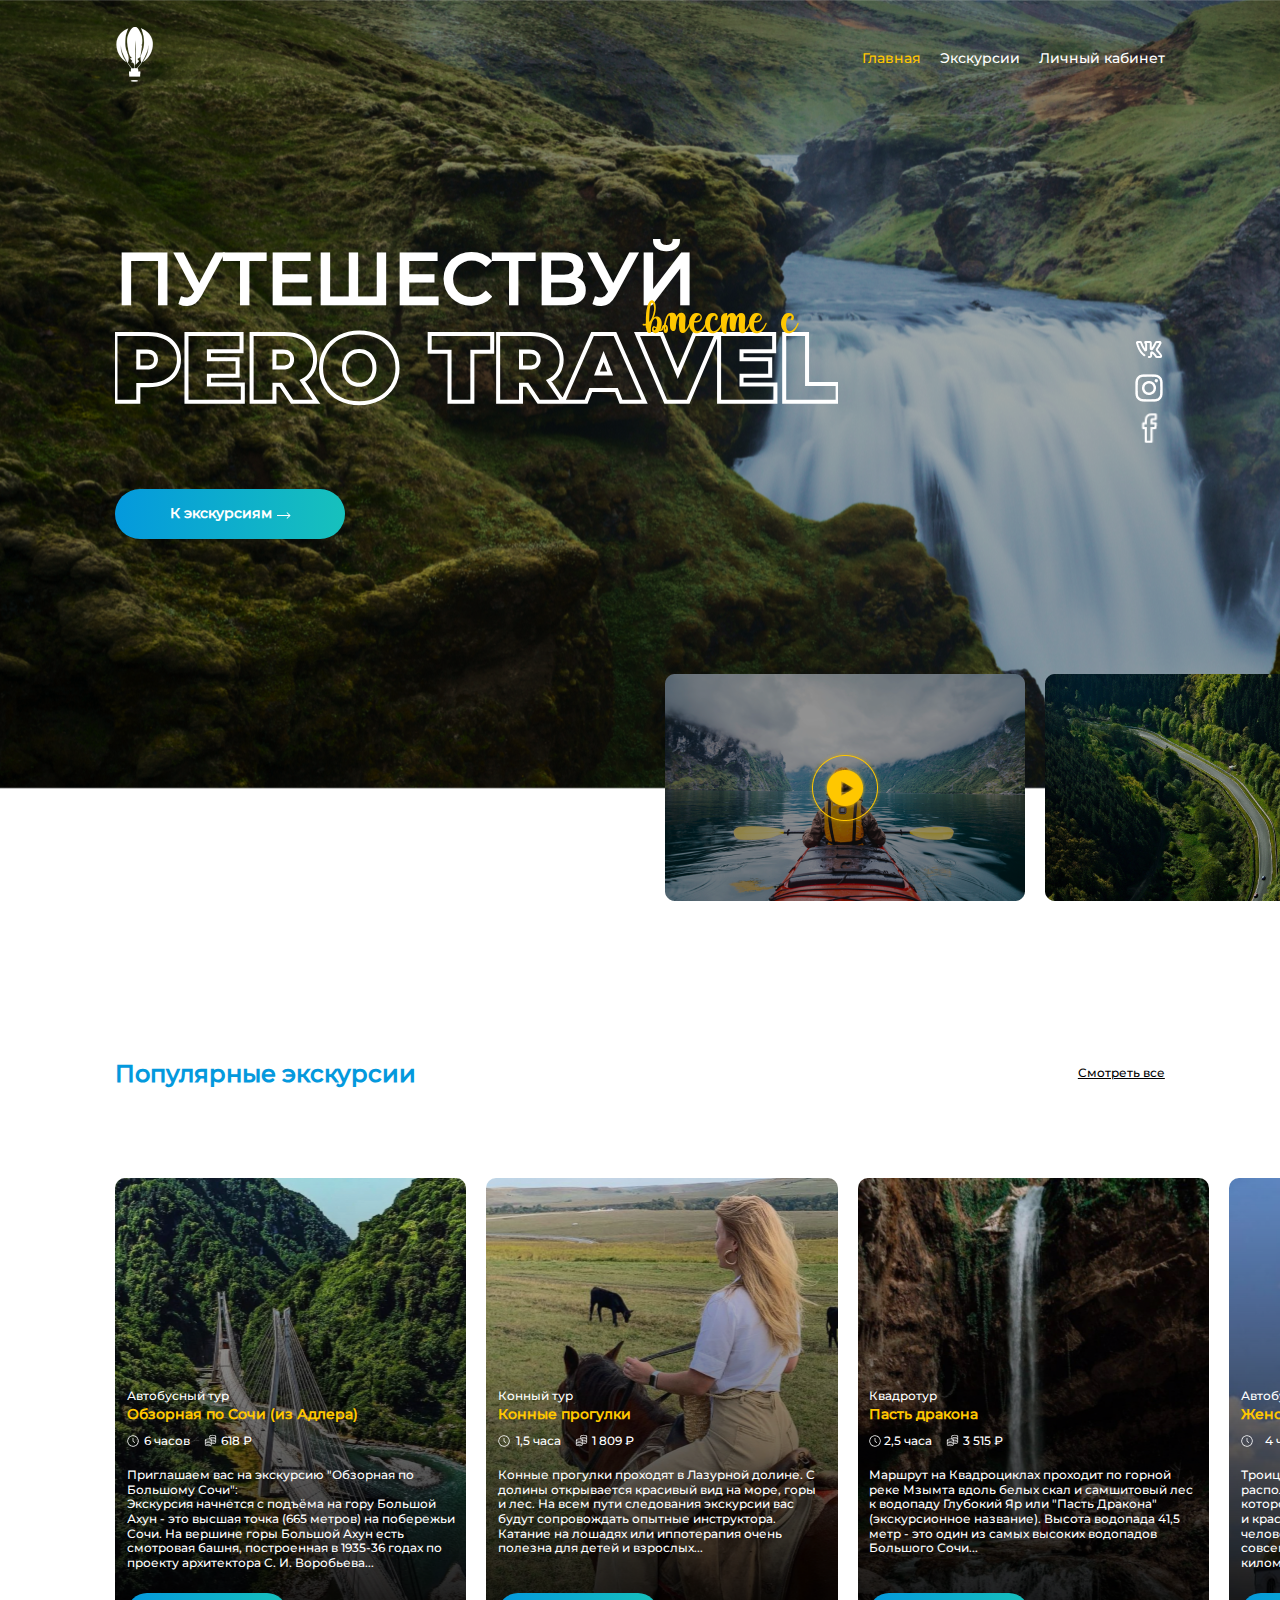
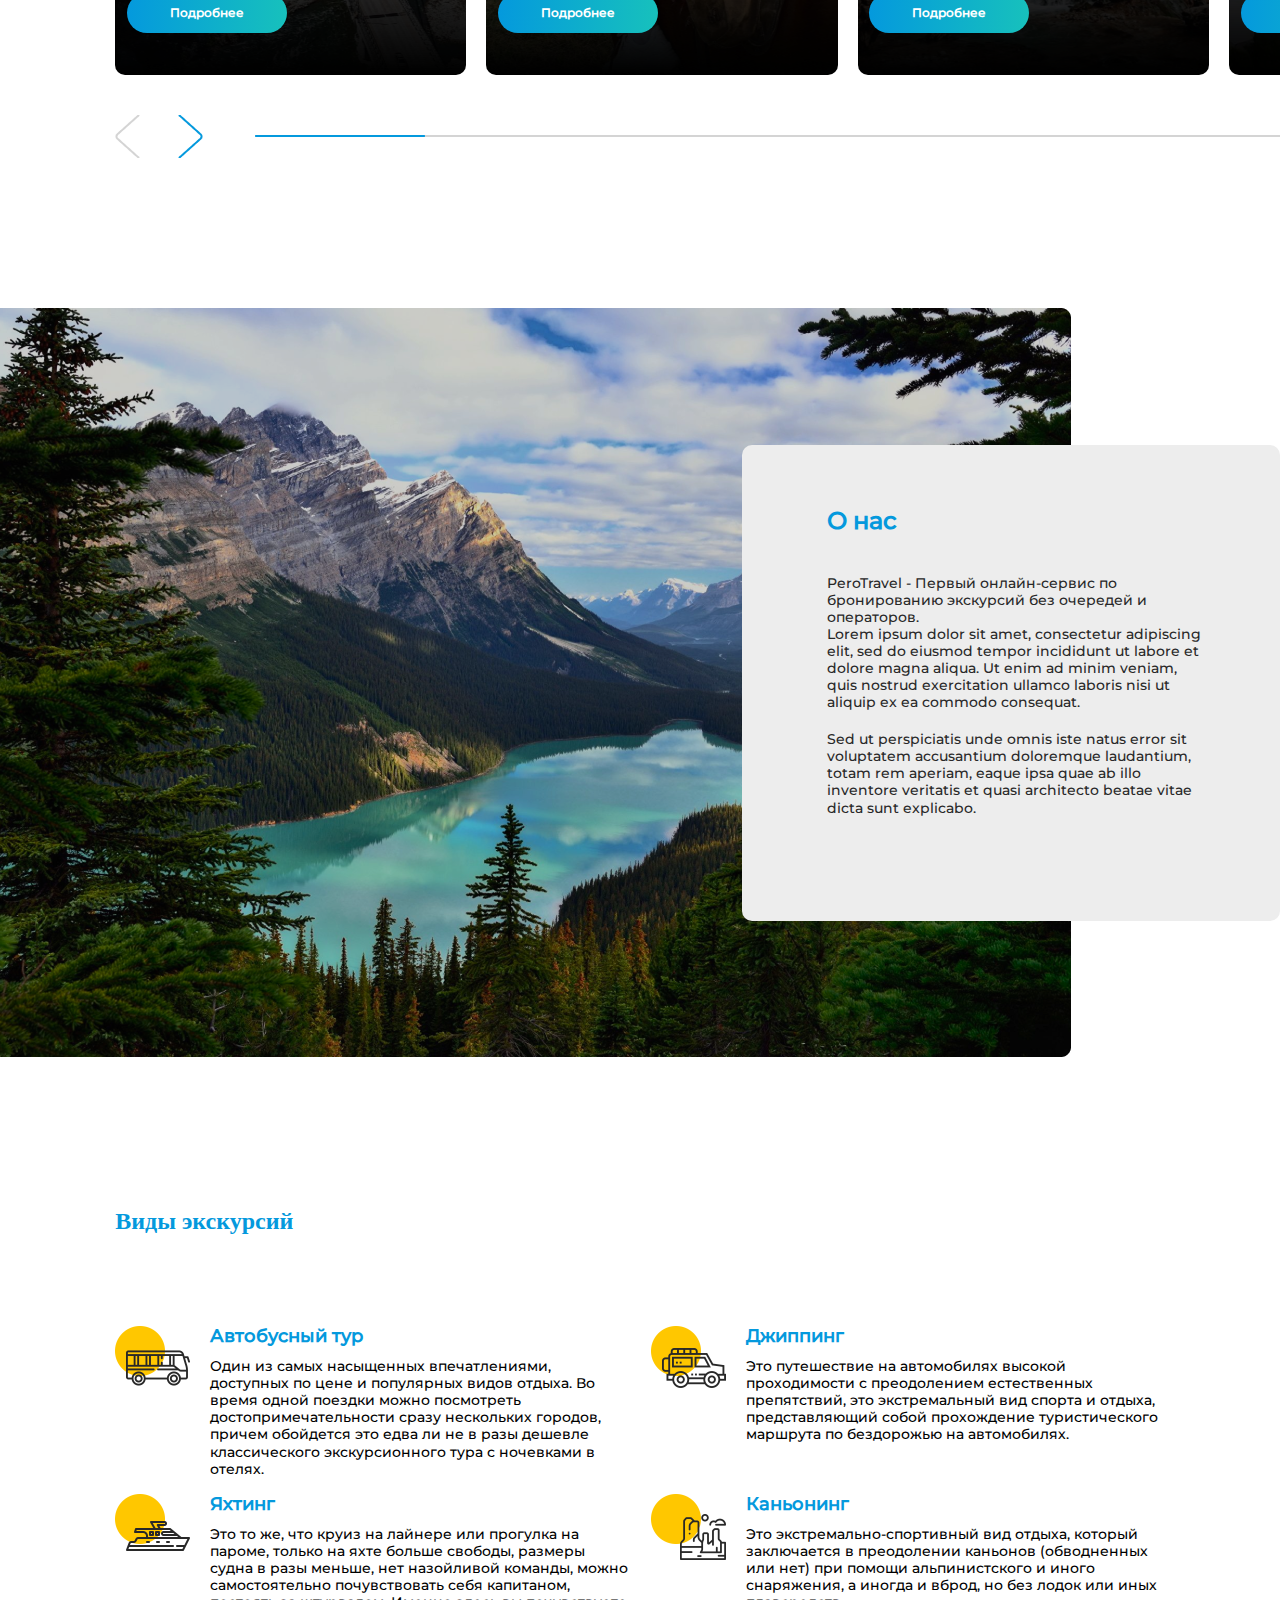
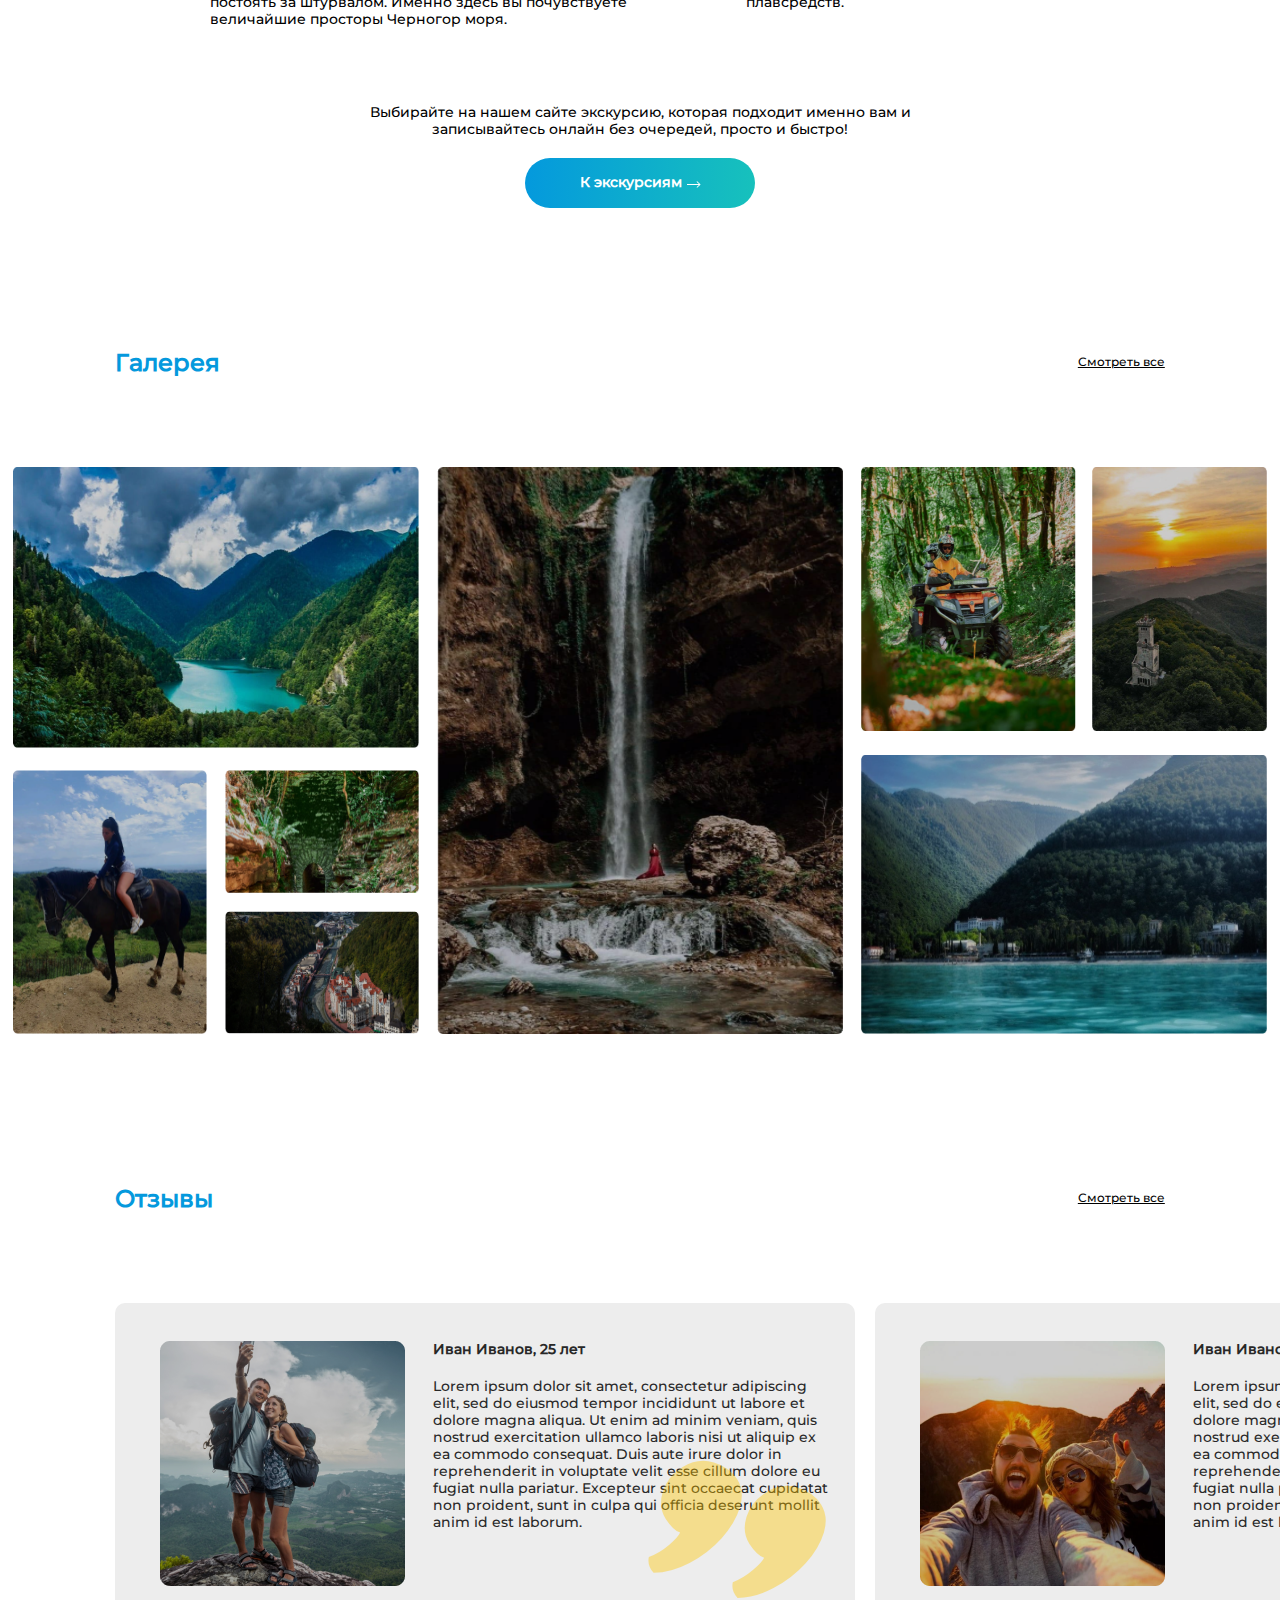
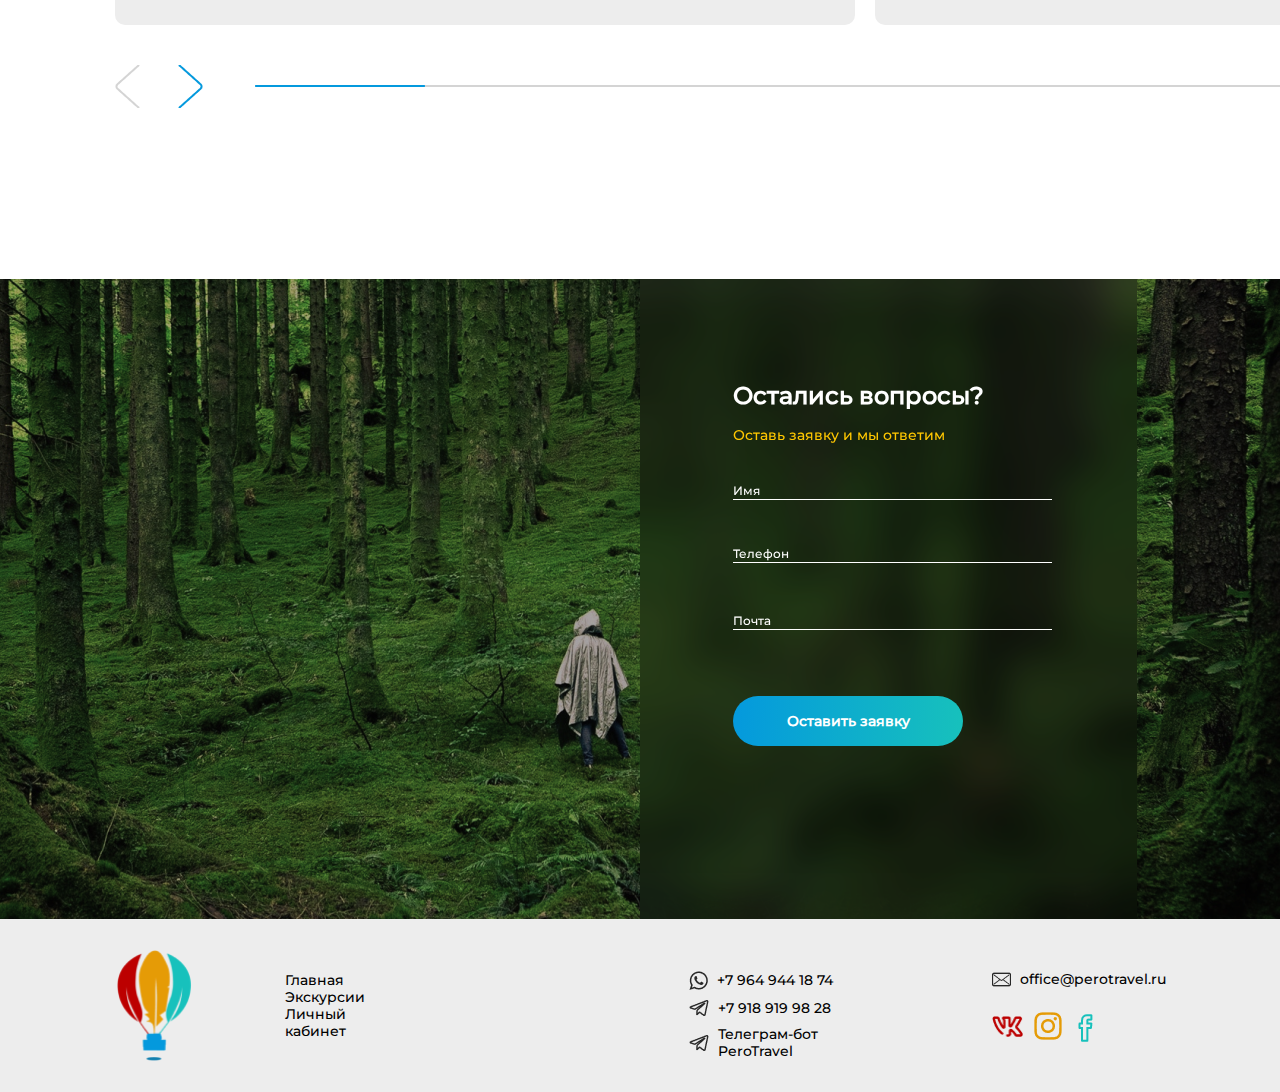
==== commit fe782f47: "first commit" ====
--- a/index.html
+++ b/index.html
@@ -175,7 +175,7 @@
     <div class="Section4">
         <div class="heading04">Виды экскурсий</div>
         <div class="cards04">
-            <div class="cardx">
+            <div class="cardx cardx1">
                 <img src="images/1.png">
                 <div class="text04">
                    <p class="text04head">Автобусный тур</p>
@@ -184,7 +184,7 @@
                    </p>
                 </div>
             </div>
-            <div class="cardx private01">
+            <div class="cardx private01 cardx2">
                 <img src="images/2.png">
                 <div class="text04">
                    <p class="text04head">Джиппинг</p>
@@ -192,7 +192,7 @@
                     Это путешествие на автомобилях высокой проходимости с преодолением естественных препятствий, это экстремальный вид спорта и отдыха, представляющий собой прохождение туристического маршрута по бездорожью на автомобилях.                   </p>
                 </div>
             </div>
-            <div class="cardx">
+            <div class="cardx cardx3">
                 <img src="images/3.png">
                 <div class="text04">
                    <p class="text04head">Яхтинг</p>
@@ -200,7 +200,7 @@
                     Это то же, что круиз на лайнере или прогулка на пароме, только на яхте больше свободы, размеры судна в разы меньше, нет назойливой команды, можно самостоятельно почувствовать себя капитаном, постоять за штурвалом. Именно здесь вы почувствуете величайшие просторы Черногор моря.</p>
                 </div>
             </div>
-            <div class="cardx private01">
+            <div class="cardx private01 cardx4">
                 <img src="images/4.png" id = "img04">
                 <div class="text04">
                    <p class="text04head">Каньонинг</p>
--- a/style.css
+++ b/style.css
@@ -359,13 +359,12 @@
 
 .Section4 .cards04 .cardx {
   width: 49%;
-  height: 134px;
-  display: -webkit-box;
-  display: -ms-flexbox;
-  display: flex;
-  -webkit-box-pack: start;
-      -ms-flex-pack: start;
-          justify-content: flex-start;
+  display: -webkit-box;
+  display: -ms-flexbox;
+  display: flex;
+  -webkit-box-pack: justify;
+      -ms-flex-pack: justify;
+          justify-content: space-between;
   -webkit-box-sizing: border-box;
           box-sizing: border-box;
 }
@@ -391,7 +390,6 @@
 }
 
 .Section4 .cards04 .cardx .text04body {
-  height: 102px;
   font-family: font_1;
   font-weight: 500;
   font-style: normal;
@@ -401,6 +399,7 @@
 }
 
 .Section4 .footer04 {
+  margin-top: 60px;
   width: 100%;
   height: 104px;
   display: -webkit-box;
@@ -410,9 +409,6 @@
   -webkit-box-direction: normal;
       -ms-flex-direction: column;
           flex-direction: column;
-  -webkit-box-pack: justify;
-      -ms-flex-pack: justify;
-          justify-content: space-between;
   -webkit-box-align: center;
       -ms-flex-align: center;
           align-items: center;
@@ -428,6 +424,7 @@
   text-align: center;
   height: 34px;
   width: 550px;
+  margin-bottom: 20px;
 }
 
 .Section03 {
@@ -1616,6 +1613,58 @@
     -webkit-box-sizing: border-box;
             box-sizing: border-box;
   }
+  .Section4 .cards04 .cardx1 {
+    -webkit-box-ordinal-group: 1;
+        -ms-flex-order: 0;
+            order: 0;
+    height: 117px;
+  }
+  .Section4 .cards04 .cardx2 {
+    -webkit-box-ordinal-group: 3;
+        -ms-flex-order: 2;
+            order: 2;
+    margin-top: 40px;
+    height: 100px;
+  }
+  .Section4 .cards04 .cardx3 {
+    -webkit-box-ordinal-group: 2;
+        -ms-flex-order: 1;
+            order: 1;
+    margin-top: 40px;
+    height: 117px;
+  }
+  .Section4 .cards04 .cardx4 {
+    -webkit-box-ordinal-group: 4;
+        -ms-flex-order: 3;
+            order: 3;
+    margin-top: 40px;
+    height: 100px;
+  }
+  .Section4 .footer04 {
+    margin-top: 60px;
+    height: 138px;
+    -webkit-box-sizing: border-box;
+            box-sizing: border-box;
+    width: 100%;
+    display: -webkit-box;
+    display: -ms-flexbox;
+    display: flex;
+    -webkit-box-align: center;
+        -ms-flex-align: center;
+            align-items: center;
+  }
+  .Section4 .footer04 .footertext04 {
+    padding: 0 4%;
+    width: 100%;
+    -webkit-box-sizing: border-box;
+            box-sizing: border-box;
+    height: 34px;
+    font-size: 14px;
+    font-weight: 500;
+    text-align: center;
+    line-height: 17.07px;
+    margin-bottom: 20px;
+  }
   .ImageSection06 .position01 {
     display: none;
   }
@@ -2471,13 +2520,9 @@
             flex-direction: column;
     -ms-flex-wrap: wrap;
         flex-wrap: wrap;
-    -webkit-box-pack: justify;
-        -ms-flex-pack: justify;
-            justify-content: space-between;
   }
   .Section4 .cards04 .cardx {
     width: 100%;
-    height: 134px;
     display: -webkit-box;
     display: -ms-flexbox;
     display: flex;
@@ -2487,6 +2532,58 @@
     -webkit-box-sizing: border-box;
             box-sizing: border-box;
   }
+  .Section4 .cards04 .cardx img {
+    width: 75px;
+    height: 74px;
+    margin-right: 20px;
+  }
+  .Section4 .cards04 .cardx #img04 {
+    height: 66px;
+  }
+  .Section4 .cards04 .cardx .text04head {
+    font-family: font_1;
+    font-weight: 700;
+    font-style: normal;
+    font-size: 18px;
+    line-height: 21.94px;
+    color: #0499DD;
+    margin-bottom: 10px;
+  }
+  .Section4 .cards04 .cardx .text04body {
+    font-family: font_1;
+    font-weight: 500;
+    font-style: normal;
+    font-size: 13px;
+    line-height: 15.85px;
+    color: black;
+  }
+  .Section4 .cards04 .cardx1 {
+    -webkit-box-ordinal-group: 1;
+        -ms-flex-order: 0;
+            order: 0;
+    height: 176px;
+  }
+  .Section4 .cards04 .cardx2 {
+    -webkit-box-ordinal-group: 3;
+        -ms-flex-order: 2;
+            order: 2;
+    margin-top: 40px;
+    height: 144px;
+  }
+  .Section4 .cards04 .cardx3 {
+    -webkit-box-ordinal-group: 2;
+        -ms-flex-order: 1;
+            order: 1;
+    margin-top: 40px;
+    height: 160px;
+  }
+  .Section4 .cards04 .cardx4 {
+    -webkit-box-ordinal-group: 4;
+        -ms-flex-order: 3;
+            order: 3;
+    margin-top: 40px;
+    height: 128px;
+  }
   .Section4 .footer04 {
     margin-top: 60px;
     height: 138px;
@@ -2501,8 +2598,7 @@
             align-items: center;
   }
   .Section4 .footer04 .footertext04 {
-    padding: 0 4%;
-    width: 100%;
+    width: 380px;
     -webkit-box-sizing: border-box;
             box-sizing: border-box;
     height: 48px;
@@ -2510,6 +2606,7 @@
     font-weight: 500;
     text-align: center;
     line-height: 15.85px;
+    margin-bottom: 40px;
   }
   .Section05, .Section02, .Section07 {
     padding: 0 5.6%;
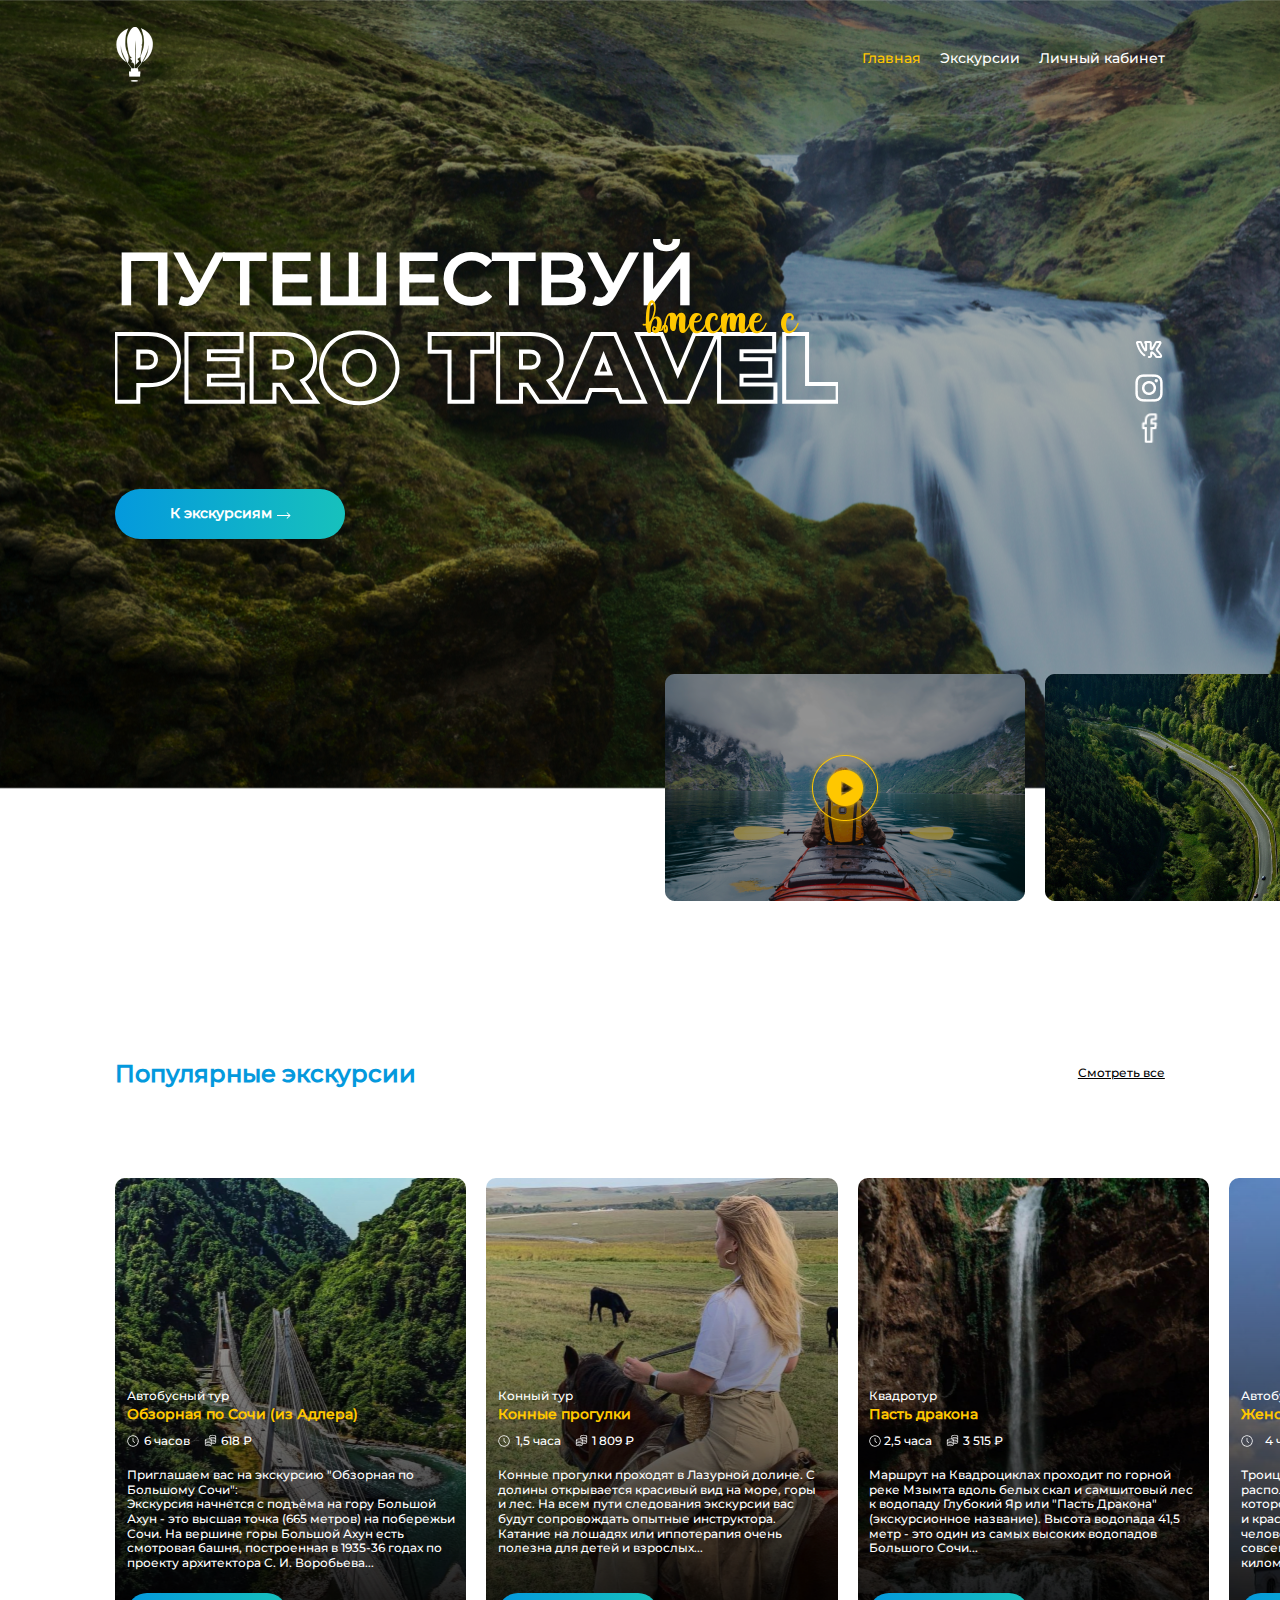
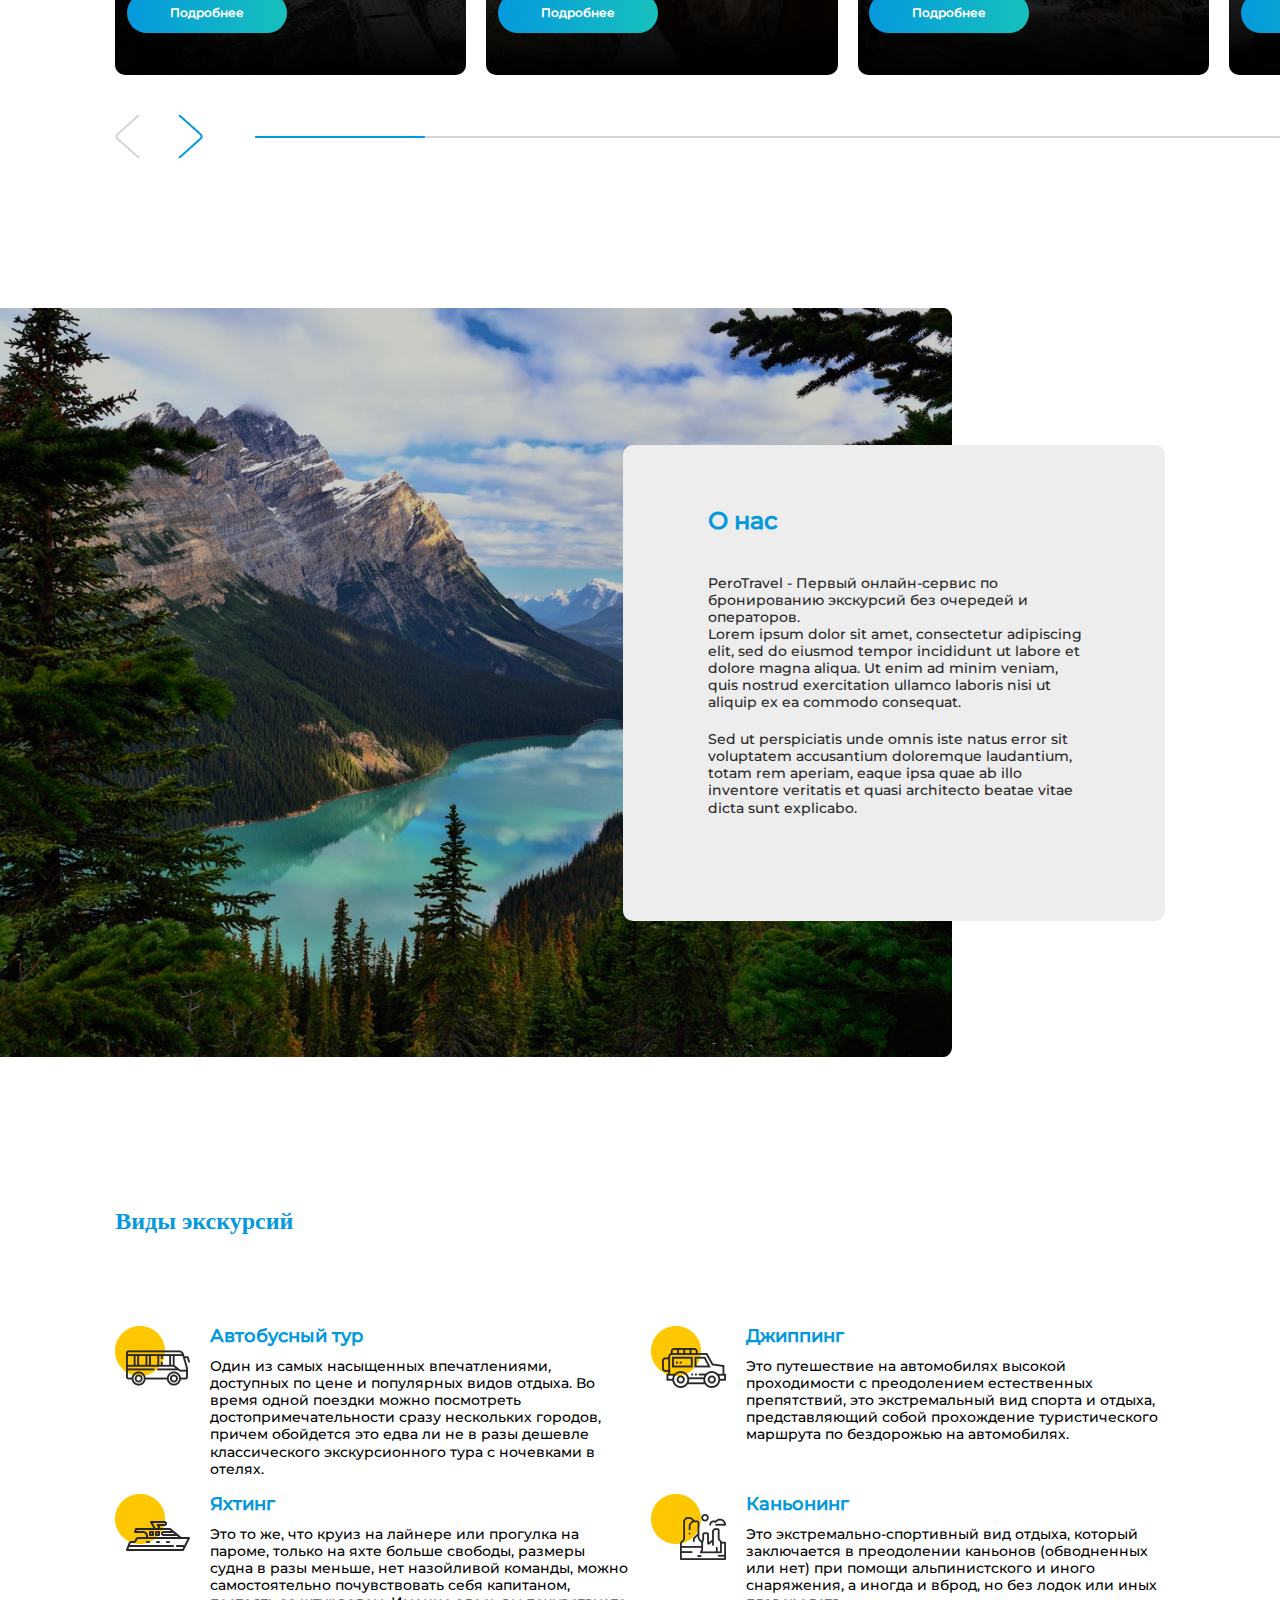
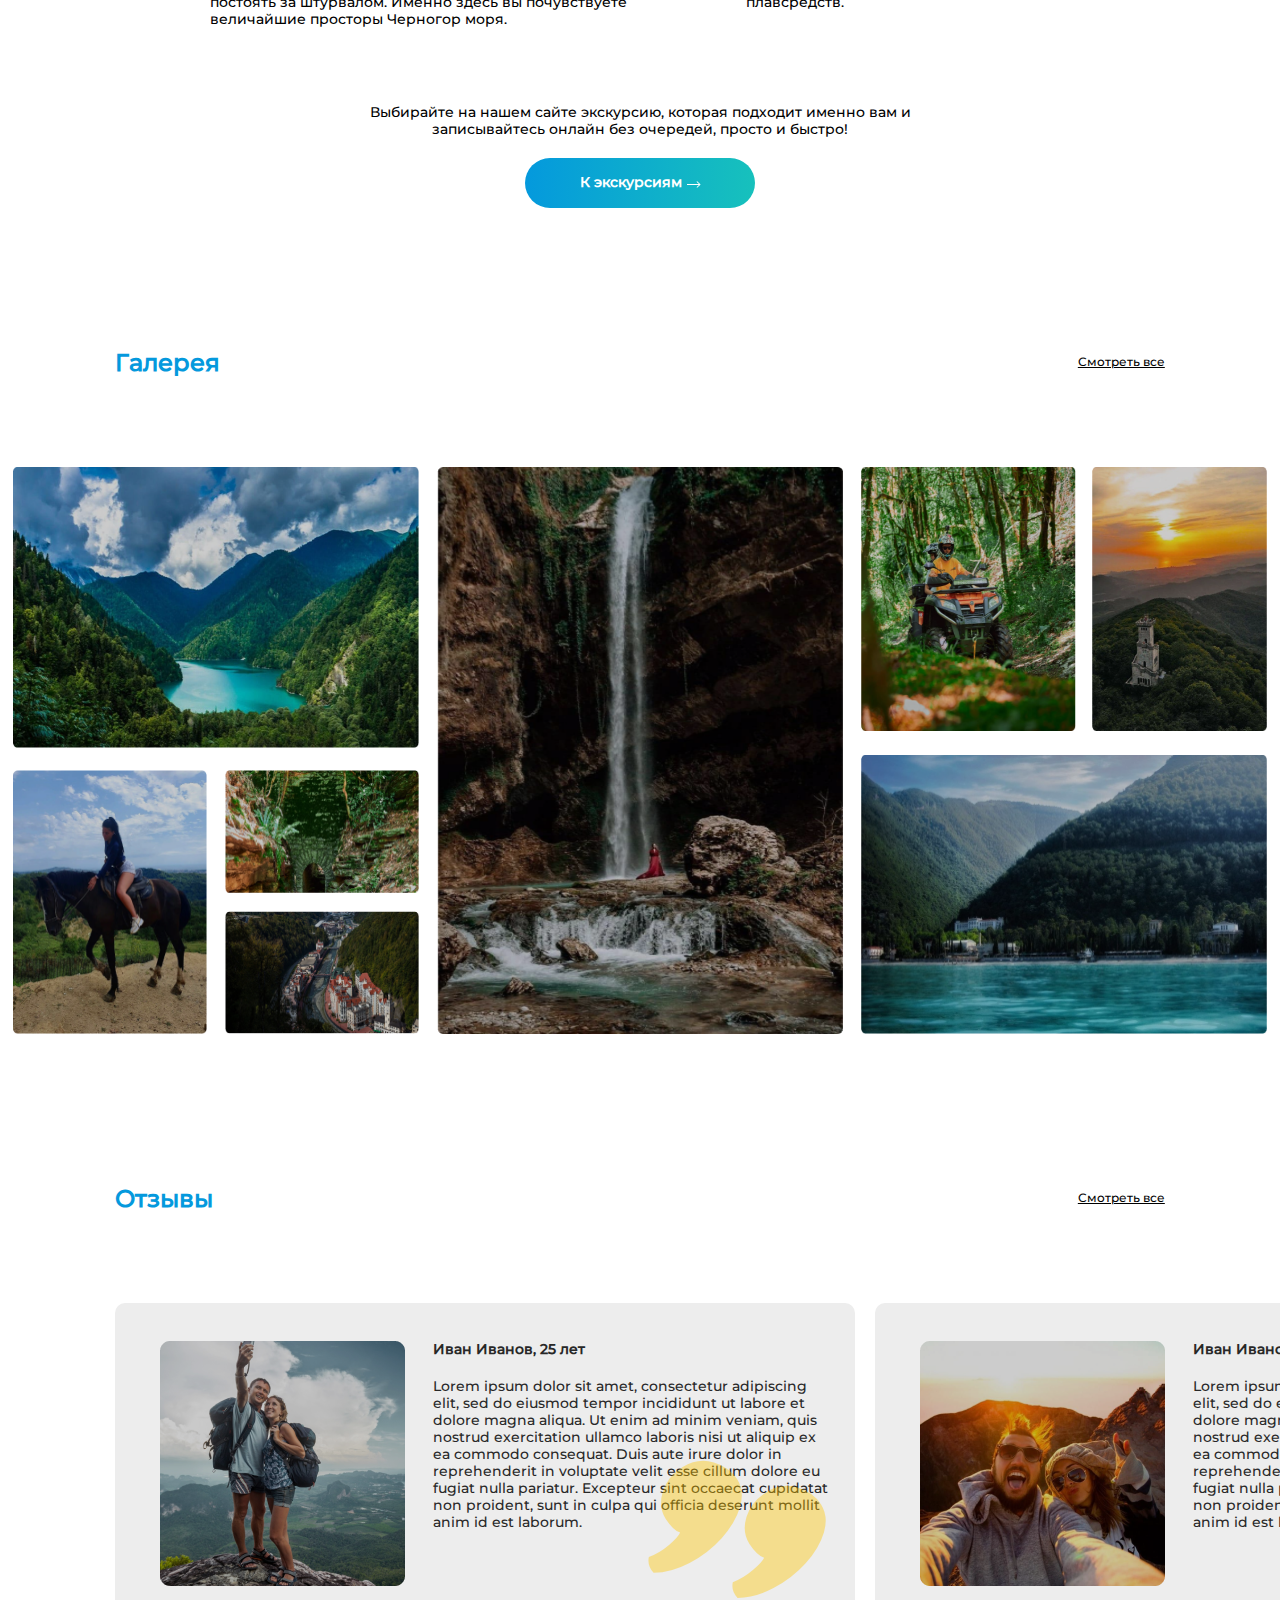
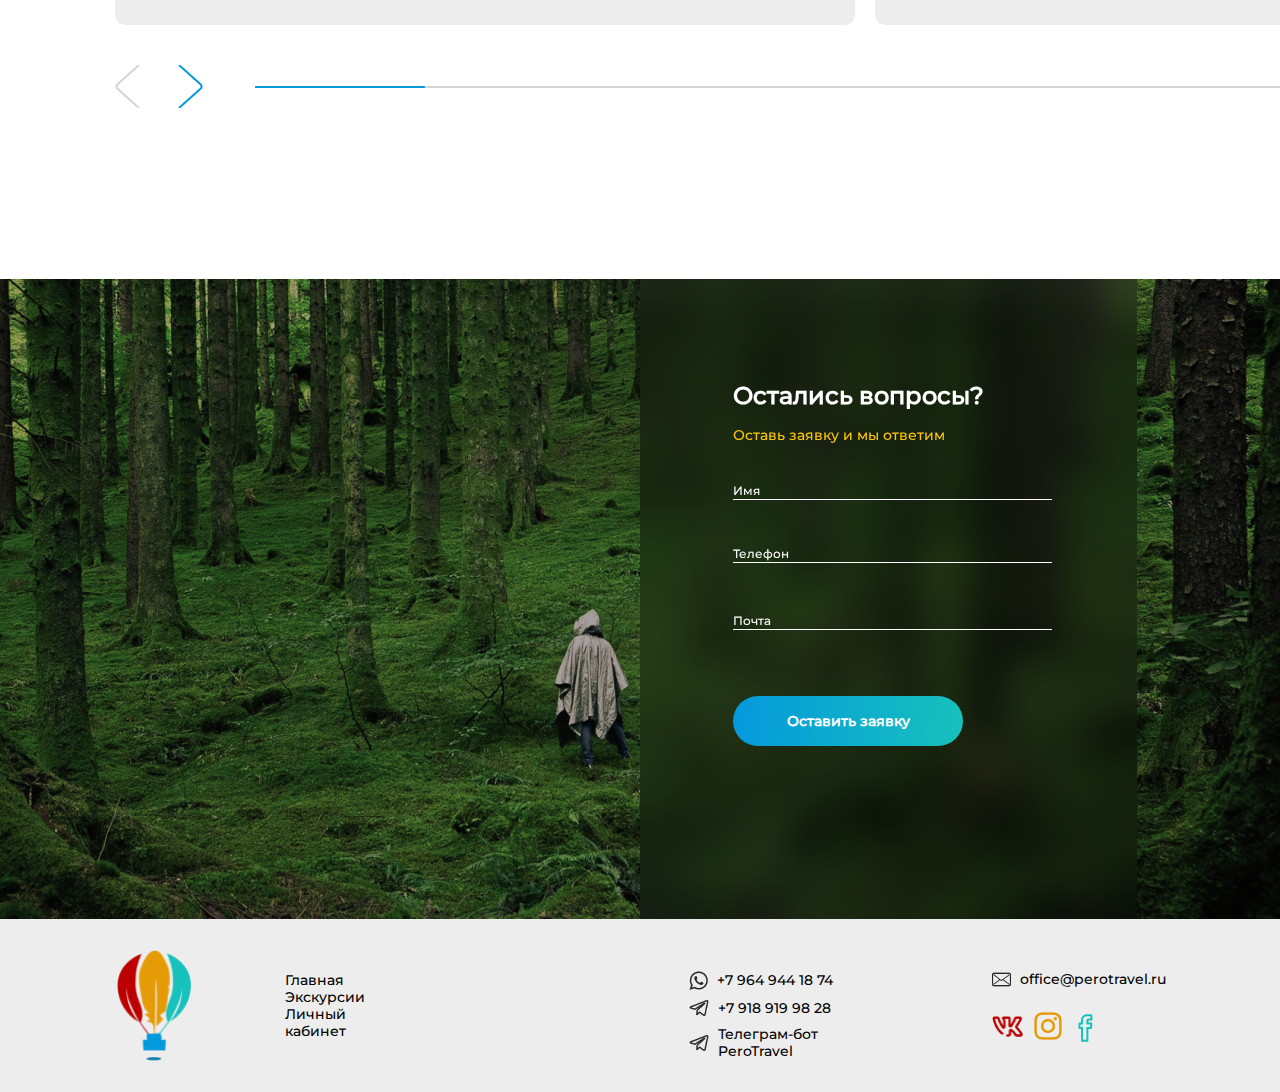
==== commit 3fffa689: "first commit" ====
--- a/index.html
+++ b/index.html
@@ -160,7 +160,10 @@
     <div class="Section09">
         <img src="images/Polygon 1.png" id ="poly1">
         <img src="images/Polygon 2.png" id="poly2">
-        <img src="images/slider.png" id="slider01">
+        <div class="upstick">
+            <img src="images/lineup01.png" class="st1">
+            <img src="images/blue_linepg2.png" class="st2">
+        </div>
     </div>
     <div class="Section03">
         <div class="Section03Card">
@@ -290,7 +293,10 @@
     <div class="Section09">
         <img src="images/Polygon 1.png" id ="poly1">
         <img src="images/Polygon 2.png" id="poly2">
-        <img src="images/slider.png" id="slider01">
+        <div class="upstick">
+            <img src="images/lineup01.png" class="st1">
+            <img src="images/blue_linepg2.png" class="st2">
+        </div>
     </div>
 
     <div class="Section10">
--- a/style.css
+++ b/style.css
@@ -434,9 +434,10 @@
   background-repeat: no-repeat;
   background-image: url("images/Rectangle 4.png");
   background-position: left;
-  background-size: contain;
+  background-size: 74.375% 100%;
   -webkit-box-sizing: border-box;
           box-sizing: border-box;
+  padding-right: 9%;
   position: relative;
   display: -webkit-box;
   display: -ms-flexbox;
@@ -450,14 +451,13 @@
 }
 
 .Section03 .Section03Card {
-  width: 42%;
+  width: 542px;
   height: 476px;
   border-radius: 10px;
   background-color: #EDEDED;
   padding: 61px 75px 105px 85px;
   -webkit-box-sizing: border-box;
           box-sizing: border-box;
-  position: absolute;
 }
 
 .Section03 .Section03Card #p01 {
@@ -1033,6 +1033,7 @@
 .Section09 {
   height: 43px;
   padding: 0 9%;
+  padding-right: 0;
   width: 100%;
   margin-top: 40px;
   -webkit-box-sizing: border-box;
@@ -1058,8 +1059,33 @@
   margin-right: 52px;
 }
 
-.Section09 #slider01 {
-  padding-bottom: 2px;
+.Section09 .upstick {
+  width: 100%;
+  height: 2px;
+  position: relative;
+  display: -webkit-box;
+  display: -ms-flexbox;
+  display: flex;
+  -webkit-box-pack: start;
+      -ms-flex-pack: start;
+          justify-content: flex-start;
+  cursor: pointer;
+}
+
+.Section09 .upstick .st1 {
+  width: 100%;
+  position: absolute;
+  height: 2px;
+  z-index: -9999999;
+}
+
+.Section09 .upstick .st2 {
+  height: 2px;
+  width: 170px;
+}
+
+.Section09 .upstick:hover {
+  background-color: #0499DD;
 }
 
 .Section10 {
@@ -2230,11 +2256,12 @@
     cursor: pointer;
   }
   .Section03 {
-    width: 66%;
+    width: 100%;
+    padding-right: 9%;
     height: 749px;
     background-repeat: no-repeat;
     background-image: url("images/Rectangle 4(tablet).png");
-    background-size: contain;
+    background-size: 67% 100%;
     position: relative;
     background-position: left;
     -webkit-box-sizing: border-box;
@@ -2242,9 +2269,12 @@
     display: -webkit-box;
     display: -ms-flexbox;
     display: flex;
-    -webkit-box-align: center;
-        -ms-flex-align: center;
-            align-items: center;
+    -webkit-box-pack: end;
+        -ms-flex-pack: end;
+            justify-content: flex-end;
+    -webkit-box-align: start;
+        -ms-flex-align: start;
+            align-items: flex-start;
   }
   .Section03 .Section03Card {
     width: 493px;
@@ -2252,9 +2282,6 @@
     border-radius: 10px;
     background-color: #EDEDED;
     padding: 62px 55px 61px 56px;
-    position: absolute;
-    top: 27%;
-    left: 38.8%;
     -webkit-box-sizing: border-box;
             box-sizing: border-box;
     display: -webkit-box;
@@ -2264,6 +2291,7 @@
     -webkit-box-direction: normal;
         -ms-flex-direction: column;
             flex-direction: column;
+    margin-top: 137px;
   }
   .Section03 .Section03Card #p01 {
     font-size: 24px;
@@ -3064,11 +3092,12 @@
     color: white;
   }
   .Section03 {
-    width: 94.3%;
+    width: 100%;
+    padding: 0 5.6%;
     height: 704px;
     background-repeat: no-repeat;
     background-image: url("images/Rectangle 4(phone).png");
-    background-size: contain;
+    background-size: 71% 100%;
     position: relative;
     background-position: left;
     -webkit-box-sizing: border-box;
@@ -3076,6 +3105,9 @@
     display: -webkit-box;
     display: -ms-flexbox;
     display: flex;
+    -webkit-box-pack: end;
+        -ms-flex-pack: end;
+            justify-content: flex-end;
     -webkit-box-align: center;
         -ms-flex-align: center;
             align-items: center;
@@ -3087,8 +3119,6 @@
     background-color: #EDEDED;
     padding: 43px;
     padding-bottom: 44px;
-    position: absolute;
-    left: 7.8%;
     -webkit-box-sizing: border-box;
             box-sizing: border-box;
     display: -webkit-box;
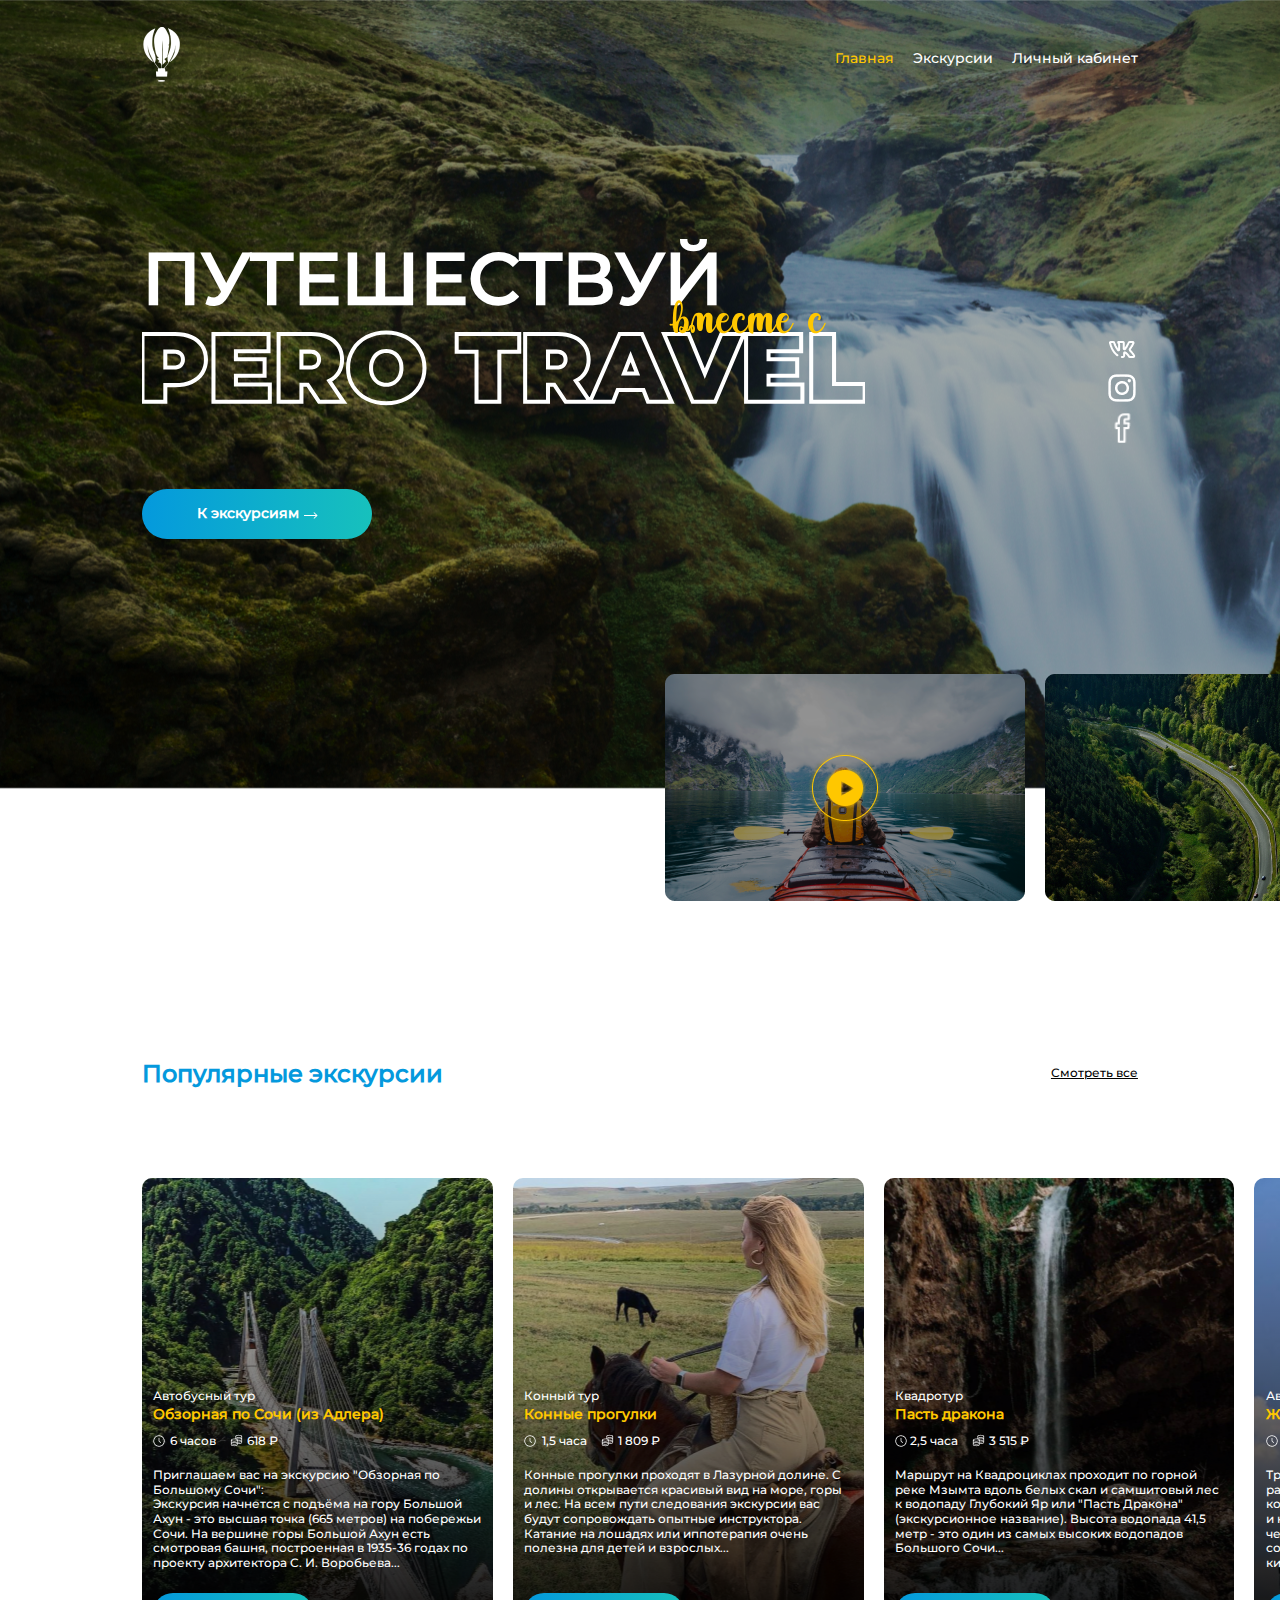
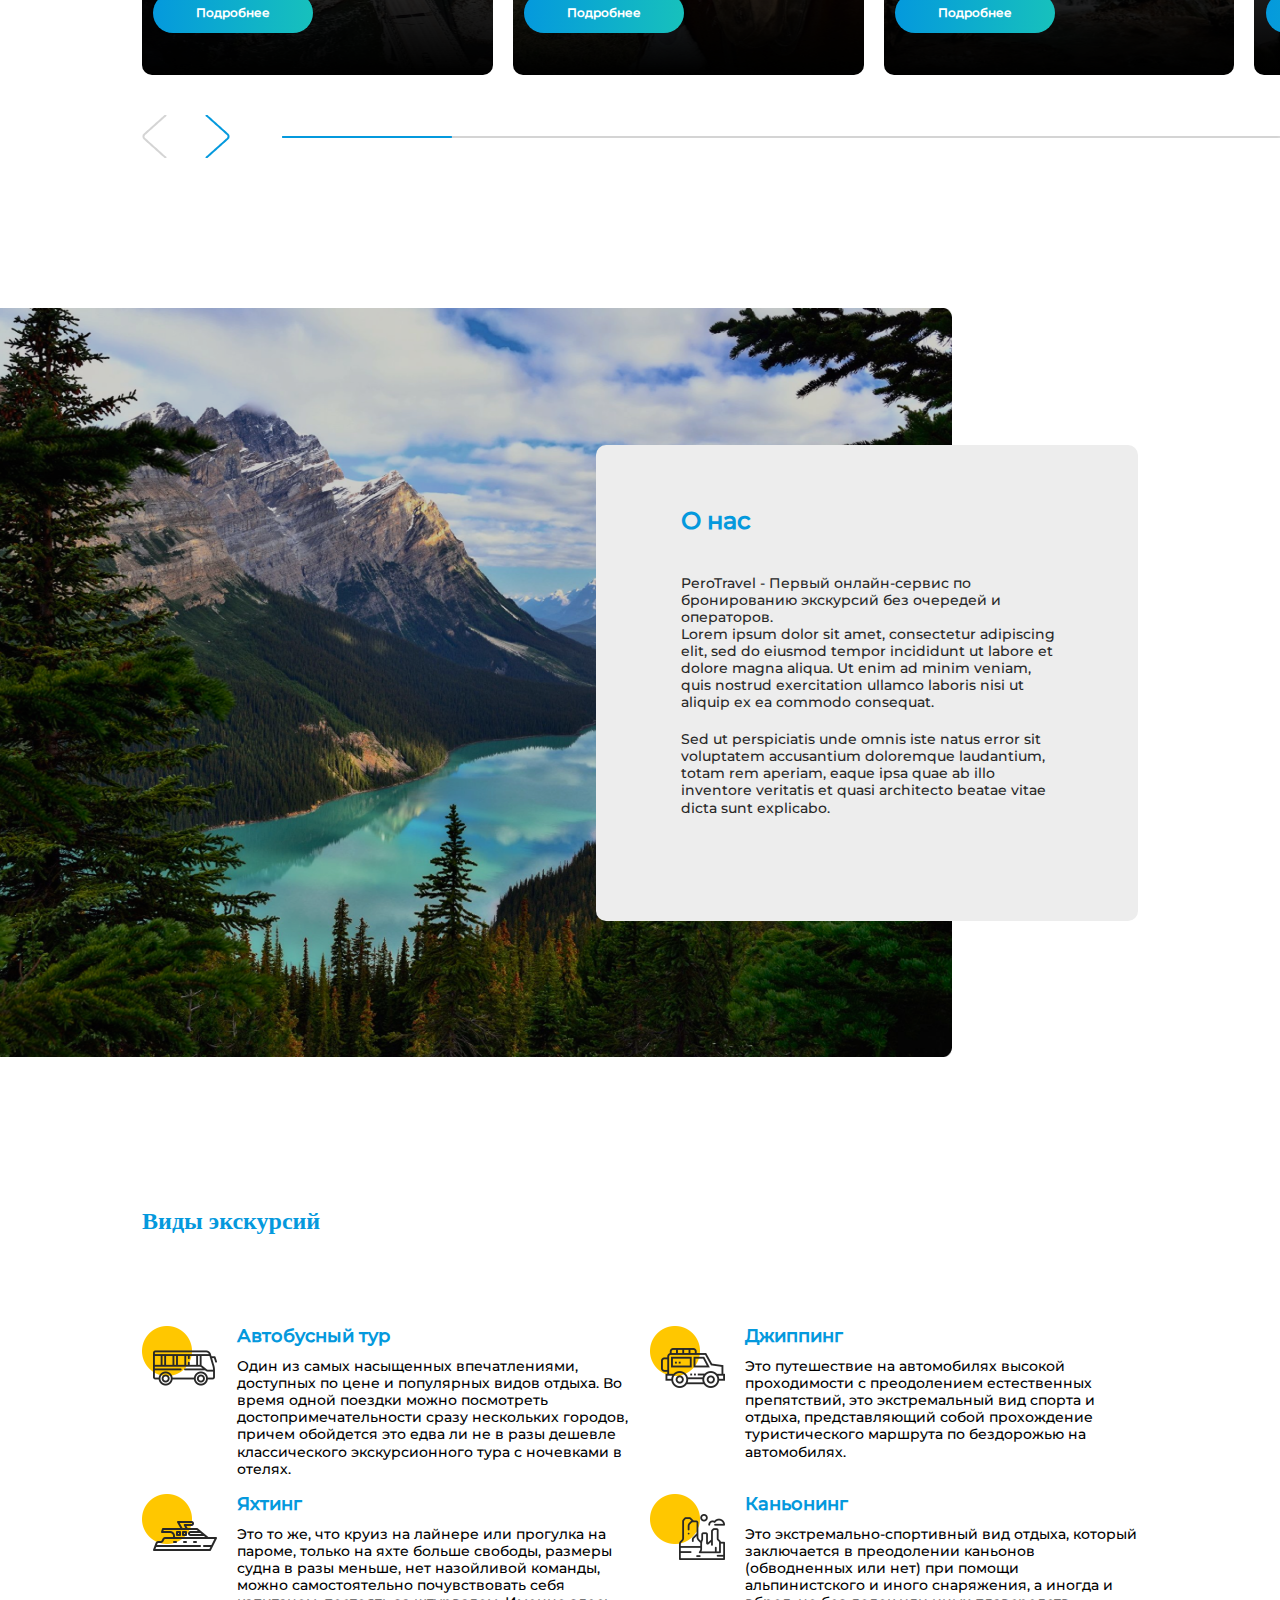
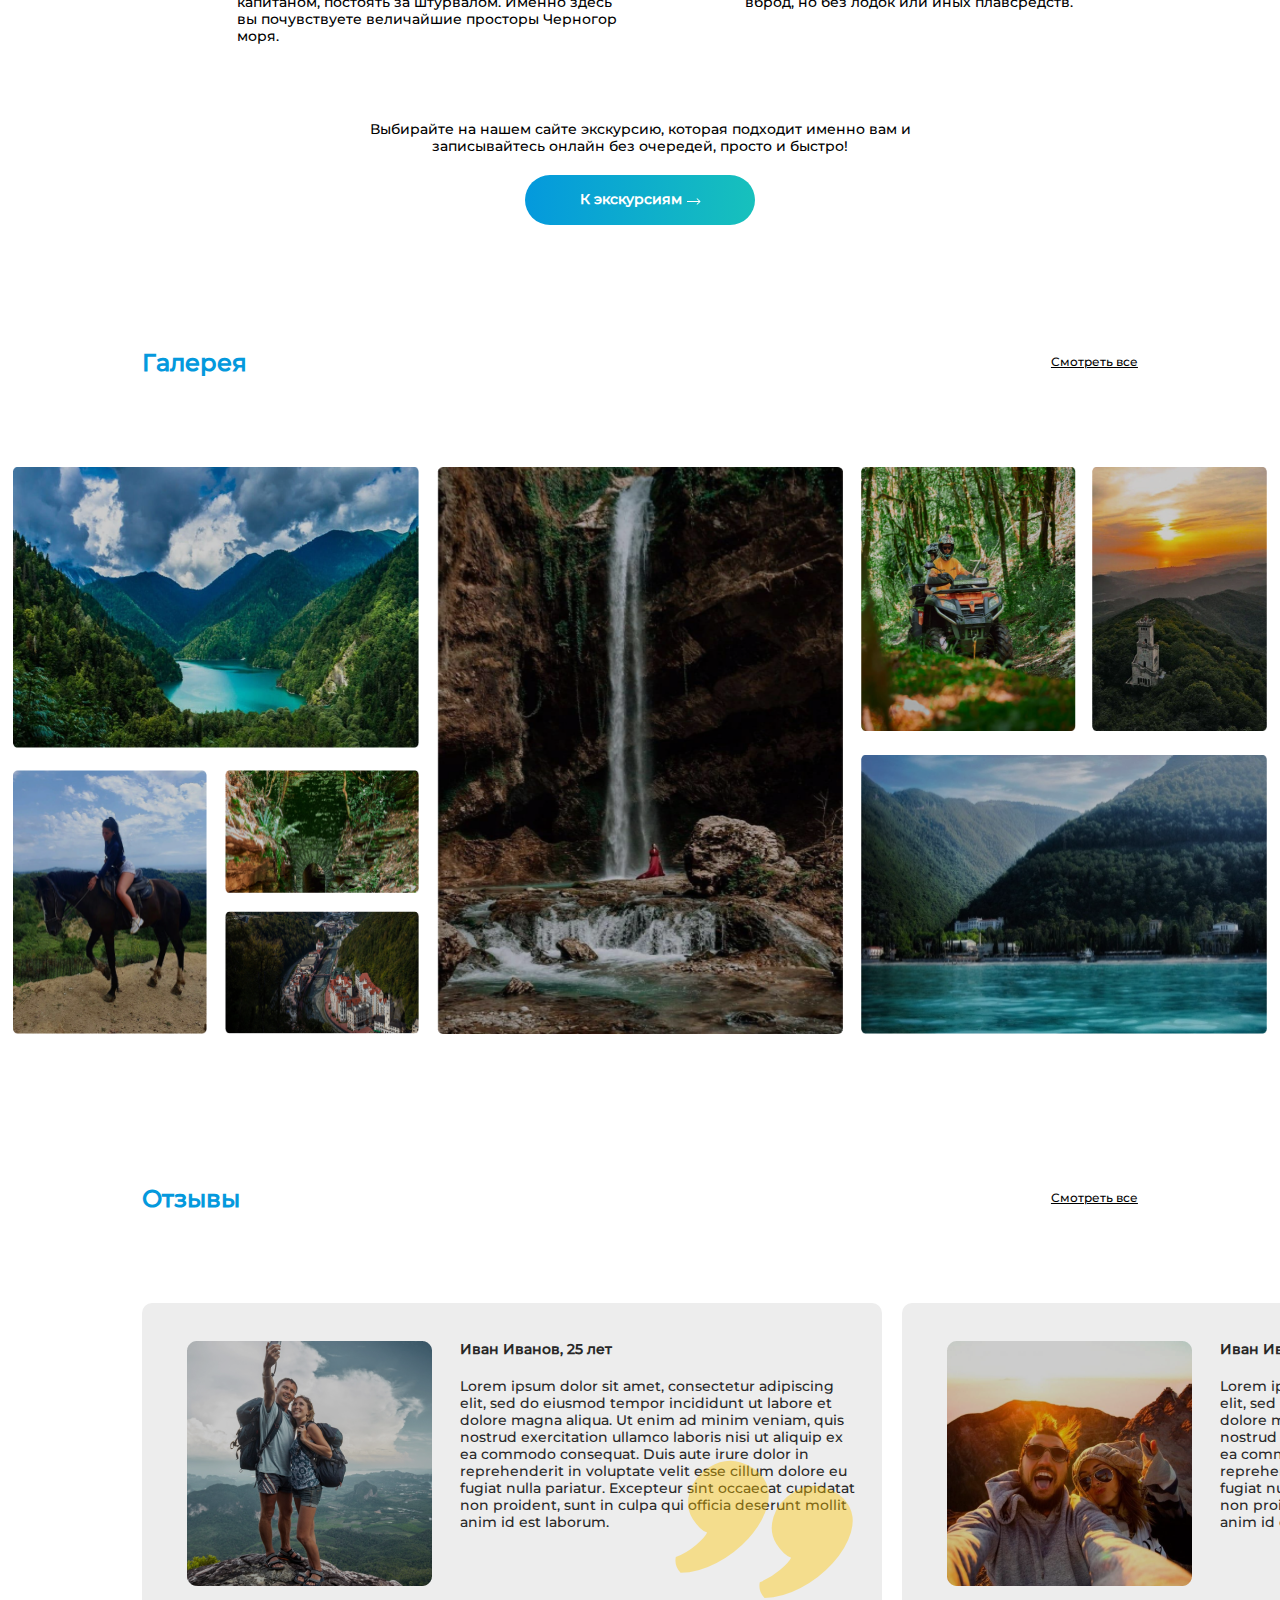
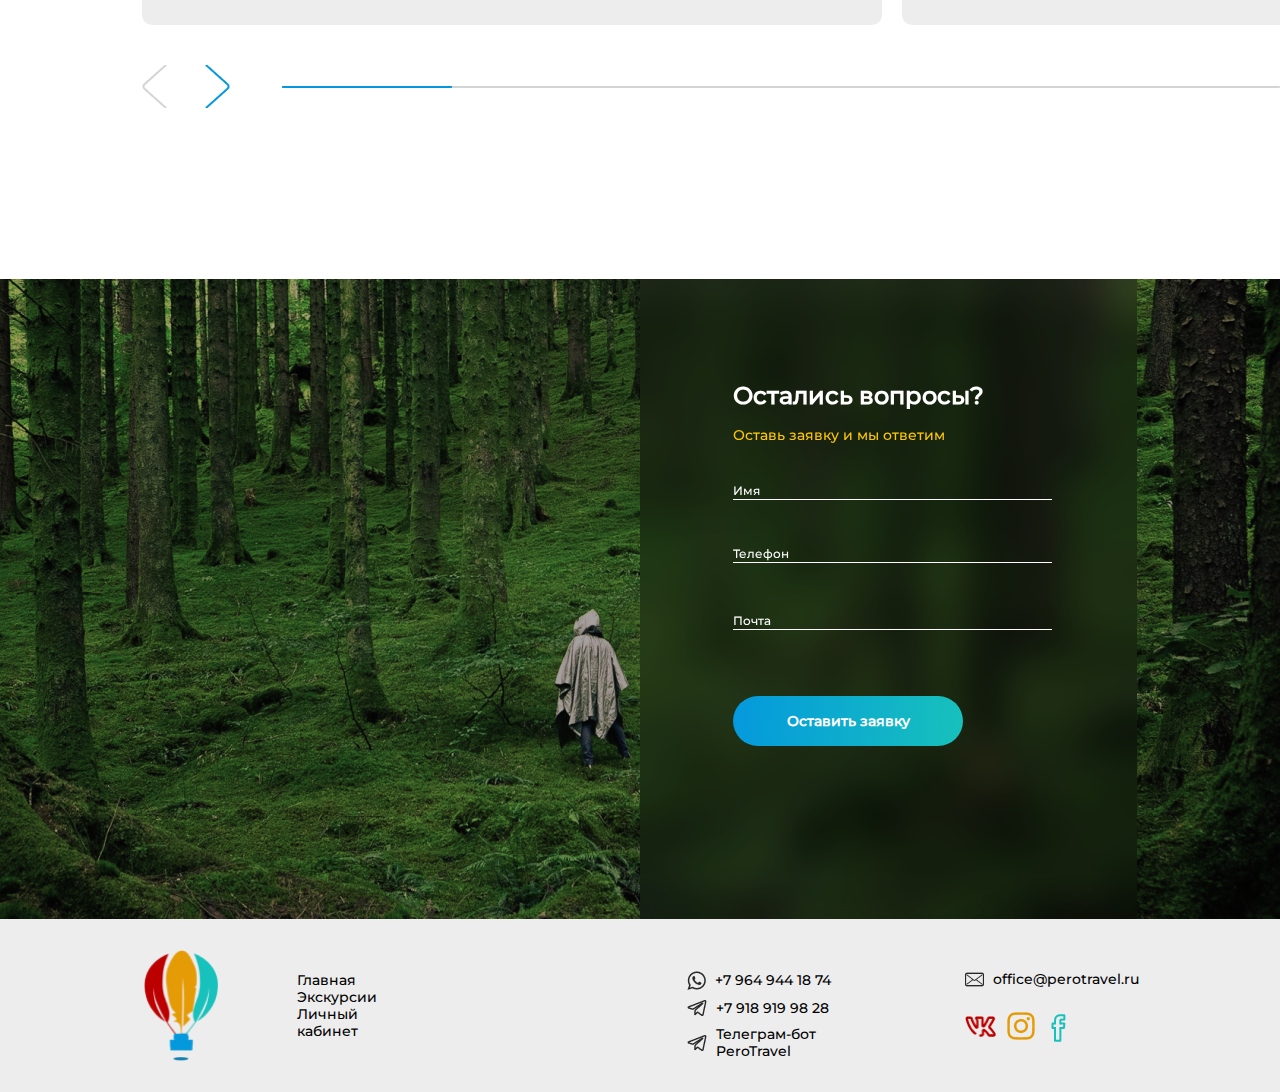
==== commit cdfe9c23: "first commit" ====
--- a/index.html
+++ b/index.html
@@ -4,7 +4,7 @@
     <meta charset="UTF-8">
     <meta http-equiv="X-UA-Compatible" content="IE=edge">
     <meta name="viewport" content="width=device-width, initial-scale=1.0">
-    <title>Pero Travel | Home</title>
+    <title>Home | Pero Travel</title>
     <link rel="stylesheet" href="style.css">
     <link href="bootstrap/css/bootstrap.min.css" rel="stylesheet">
 </head>
--- a/style.css
+++ b/style.css
@@ -87,7 +87,7 @@
 }
 
 .padding-x {
-  padding: 0% 9%;
+  padding: 0% 11.1%;
 }
 
 .topdiv {
@@ -252,7 +252,7 @@
 }
 
 .topdiv .navigation .smlogos_top {
-  margin-right: 9%;
+  margin-right: 11.1%;
   position: absolute;
   right: 0;
   top: 307px;
@@ -321,7 +321,7 @@
 .Section4 {
   width: 100%;
   height: 591px;
-  padding: 0px 9%;
+  padding: 0px 11.1%;
   margin-top: 150px;
   -webkit-box-sizing: border-box;
           box-sizing: border-box;
@@ -437,7 +437,7 @@
   background-size: 74.375% 100%;
   -webkit-box-sizing: border-box;
           box-sizing: border-box;
-  padding-right: 9%;
+  padding-right: 11.1%;
   position: relative;
   display: -webkit-box;
   display: -ms-flexbox;
@@ -500,7 +500,7 @@
   margin-top: 150px;
   width: 100%;
   height: 119px;
-  padding: 0 9%;
+  padding: 0 11.1%;
   display: -webkit-box;
   display: -ms-flexbox;
   display: flex;
@@ -1032,7 +1032,7 @@
 
 .Section09 {
   height: 43px;
-  padding: 0 9%;
+  padding: 0 11.1%;
   padding-right: 0;
   width: 100%;
   margin-top: 40px;
@@ -1174,7 +1174,7 @@
 .footerSectionLgMd {
   width: 100%;
   height: 173px;
-  padding: 0 9%;
+  padding: 0 11.1%;
   background-color: #EDEDED;
   display: -webkit-box;
   display: -ms-flexbox;
@@ -1415,6 +1415,9 @@
 }
 
 @media screen and (max-width: 991px) and (min-width: 767px) {
+  .padding-x {
+    padding: 0% 10.2%;
+  }
   .topdiv {
     width: 100%;
     height: 1115px;
@@ -1590,7 +1593,7 @@
   .Section4 {
     width: 100%;
     height: 837px;
-    padding: 0px 9%;
+    padding: 0px 10.2%;
     margin-top: 150px;
     -webkit-box-sizing: border-box;
             box-sizing: border-box;
@@ -1981,8 +1984,7 @@
   }
   .Section08 .card2 {
     width: 505px;
-    border-top-left-radius: 10px;
-    border-bottom-left-radius: 10px;
+    border-radius: 10px;
     background-color: #ededed;
     padding: 26px 17px 0 31px;
     display: -webkit-box;
@@ -2257,7 +2259,7 @@
   }
   .Section03 {
     width: 100%;
-    padding-right: 9%;
+    padding-right: 10.2%;
     height: 749px;
     background-repeat: no-repeat;
     background-image: url("images/Rectangle 4(tablet).png");
@@ -2326,7 +2328,7 @@
   }
 }
 
-@media screen and (max-width: 766px) {
+@media screen and (max-width: 767px) {
   .padding-x {
     padding: 0 5.6%;
   }
